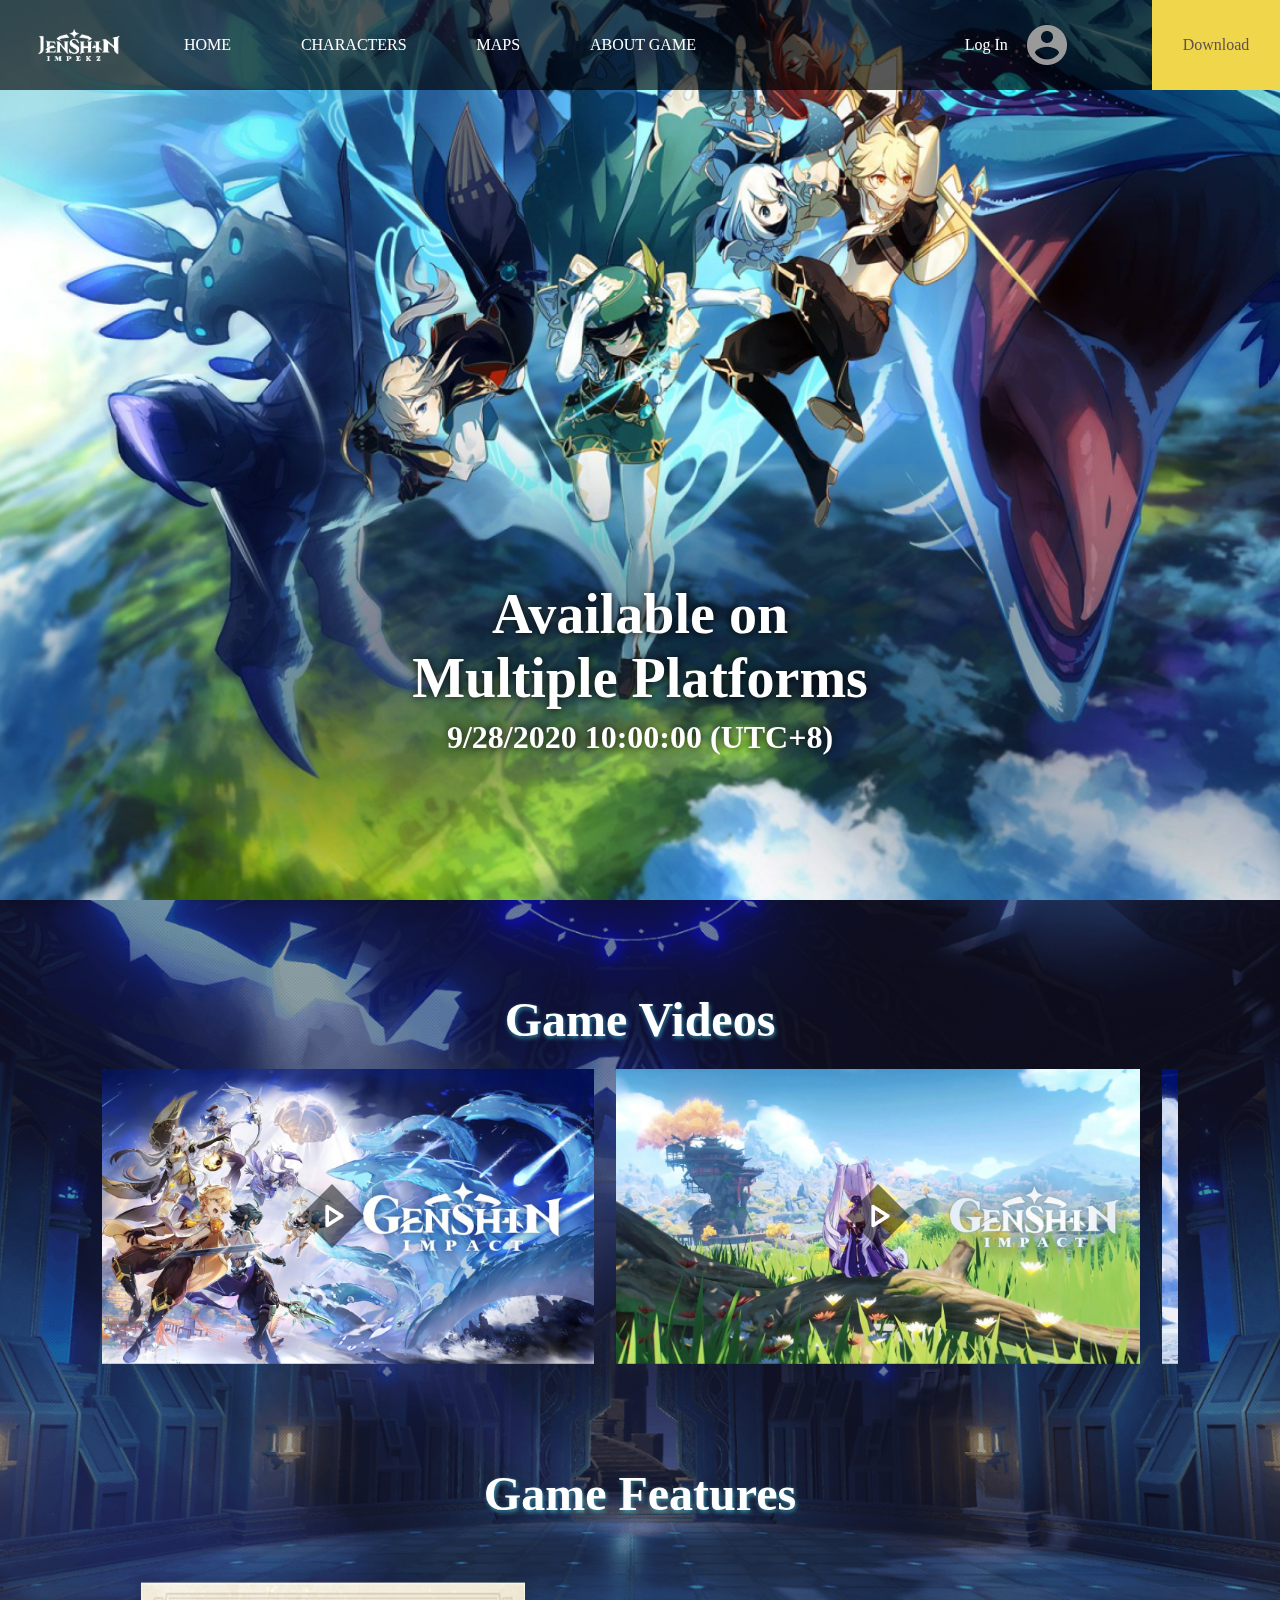
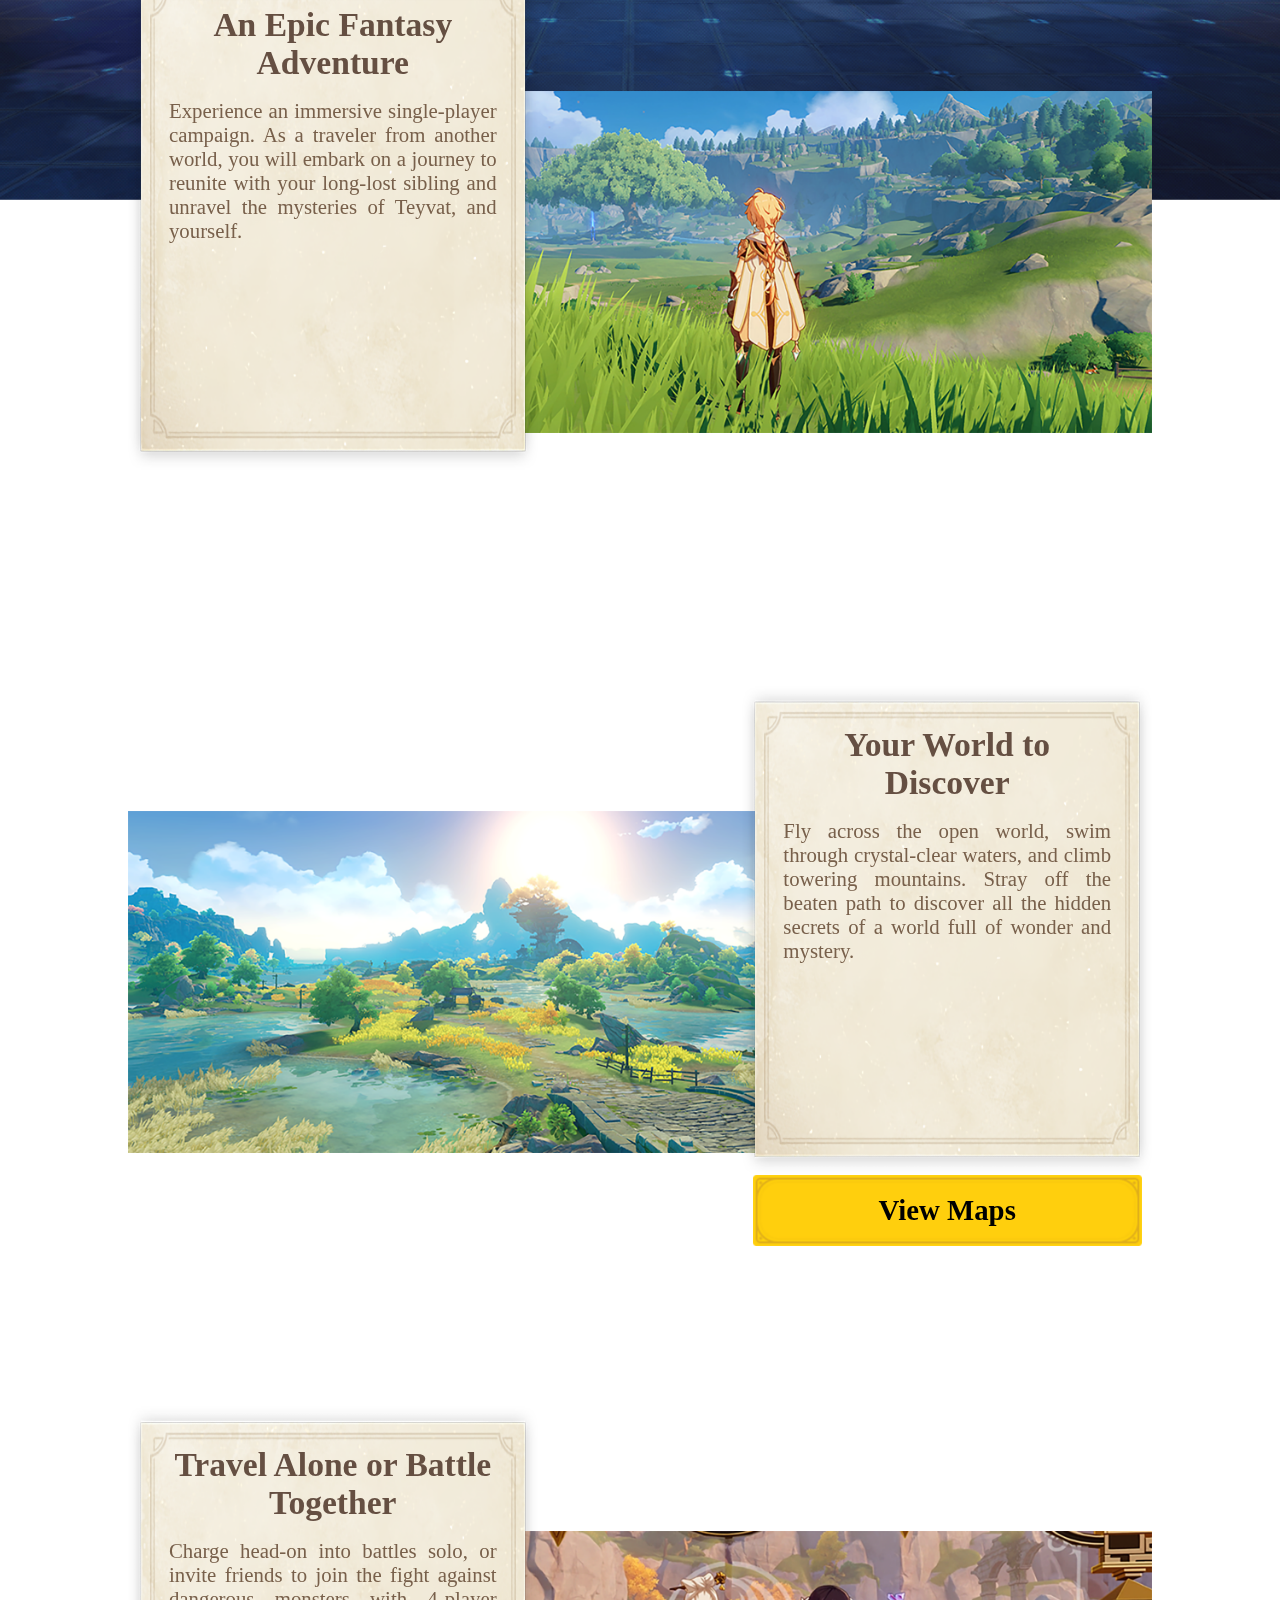
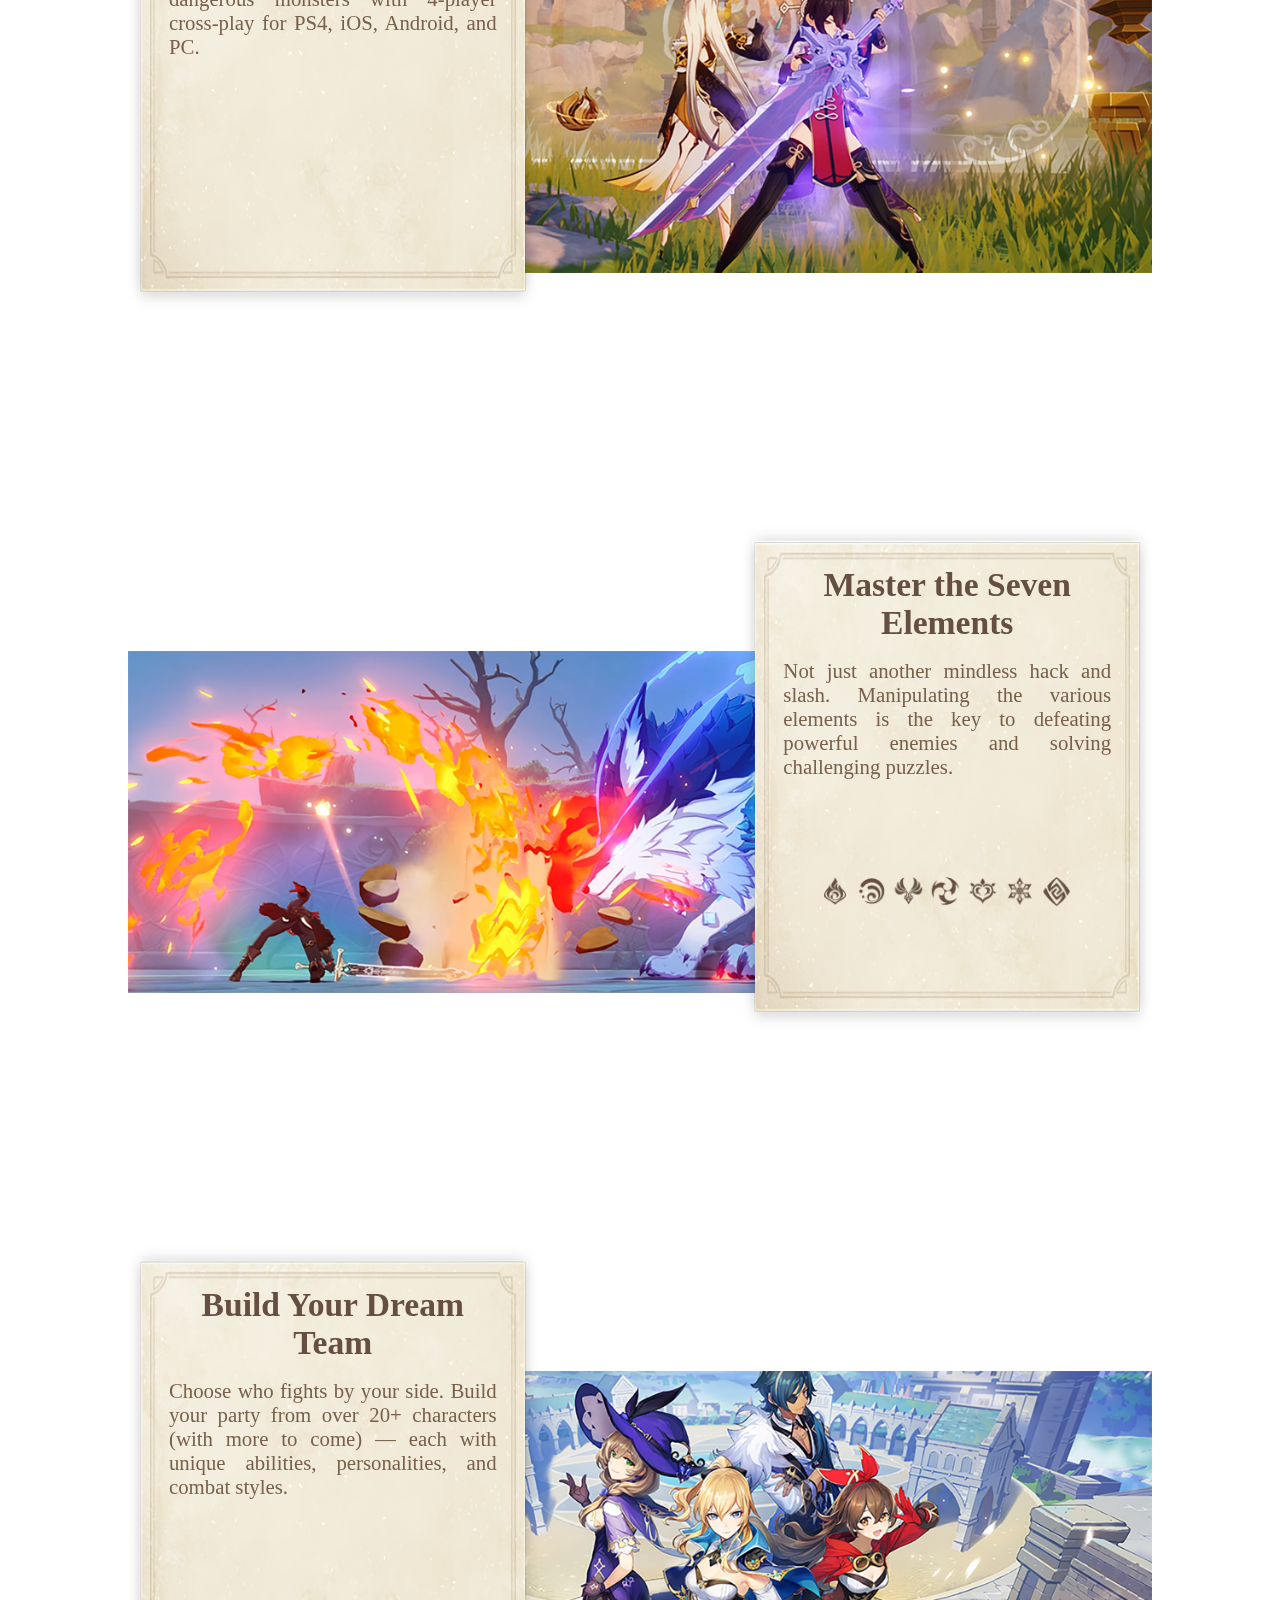
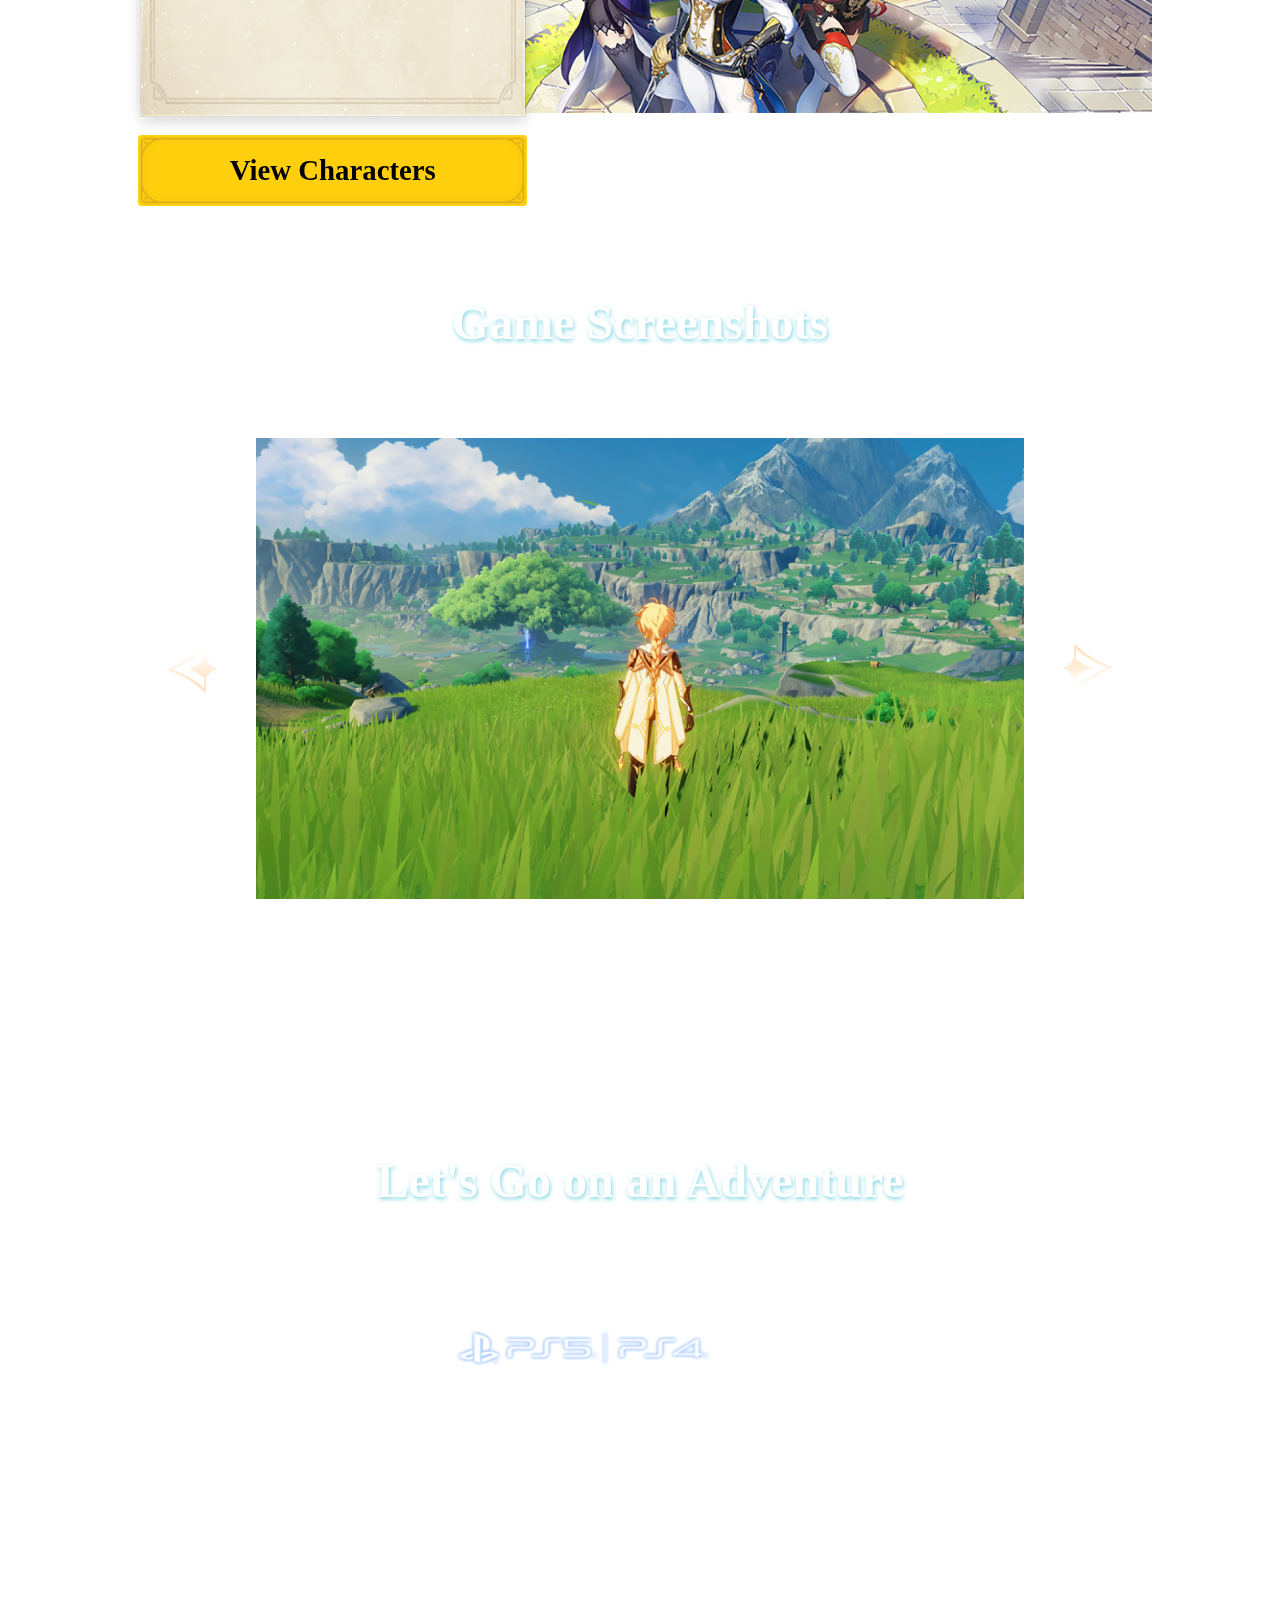
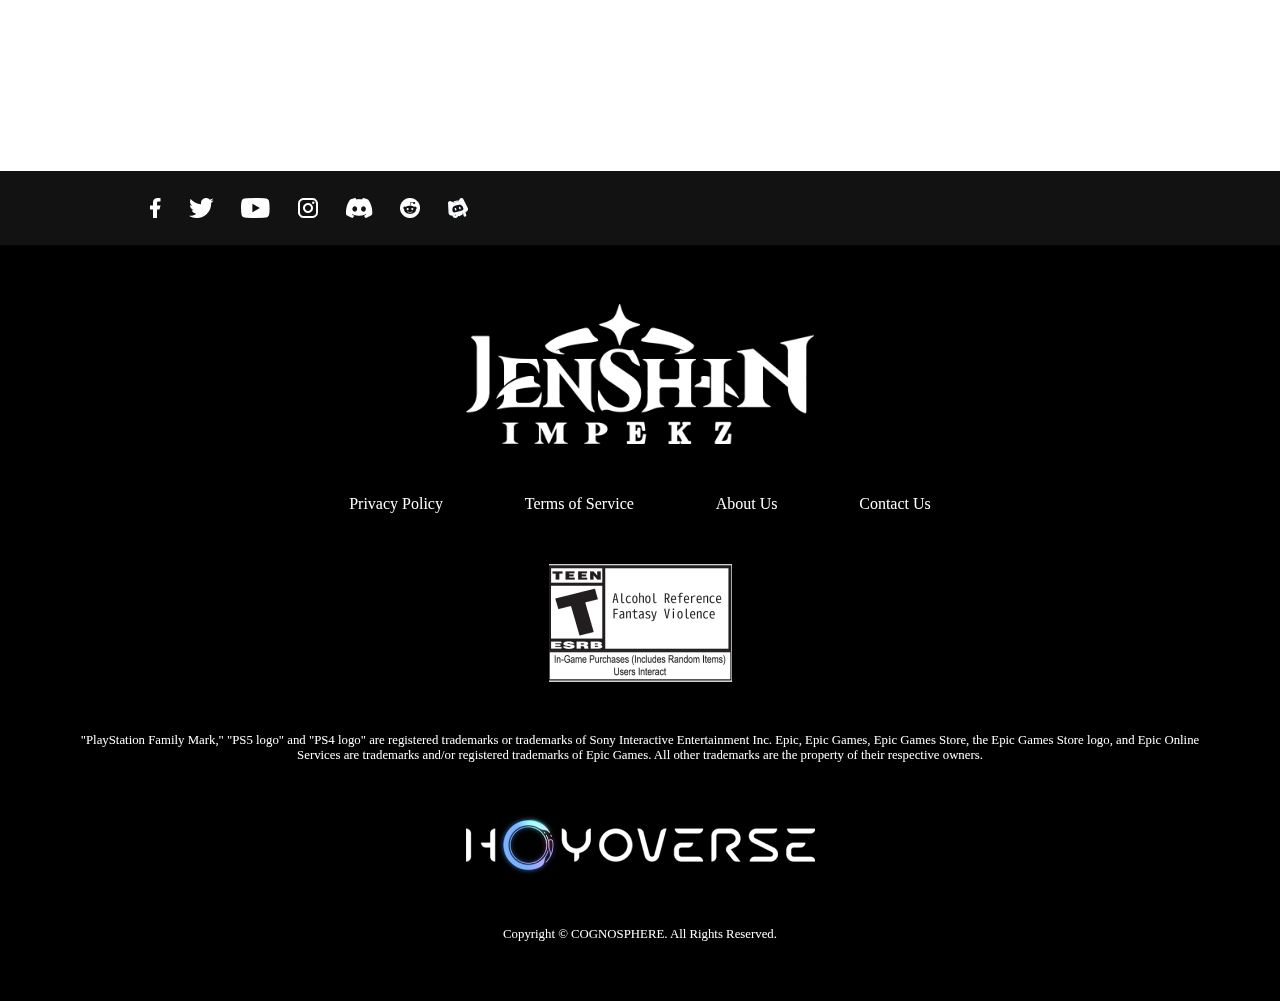
==== about.html @ 6d34c92e "First" ====
<!DOCTYPE html>
<html lang="en">
<head>
    <meta charset="UTF-8">
    <meta http-equiv="X-UA-Compatible" content="IE=edge">
    <meta name="viewport" content="width=device-width, initial-scale=1.0">
    <title>About</title>
    <link rel="stylesheet" href="about.css">
</head>
<body>
    <div class="navbar">
        <img src="assets/LOGO.png" class="logo">
        <div class="navbar-menu">
            <a href="index.html">
                <p class="menu-items">HOME</p>
            </a>
            <a href="characters.html">
                <p class="menu-items">CHARACTERS</p></a>
            <a href="maps.html">
                <p class="menu-items">MAPS</p>
            </a>
            <a href="about.html">
                <p class="menu-items">ABOUT GAME</p>
            </a>
        </div>
        <a href="login.html" class="login-btn">
            <p>Log In</p>
            <img src="assets/user.png">
        </a>
        <div class="download-btn">
            <p>Download</p>
        </div>
    </div>
    <div class="contents">
        <div class="jumbotron-about">
            <div class="jumbotron-text">
                <h1>Available on </h1>
                <h1>Multiple Platforms</h1>
                <h2>9/28/2020 10:00:00 (UTC+8)</h2>
            </div>
        </div>
        <div class="about-back"> </div>
        <div class="game-videos"> 
            <h1 class="about-title">Game Videos</h1>
            <div class="videos">
                <div class="single-video">
                    <img src="assets/GameVideos1.png" class="video-image">
                    <img src="assets/playButton.png" class="play-button">
                </div>
                <div class="single-video">
                    <img src="assets/GameVideos2.png" class="video-image">
                    <img src="assets/playButton.png" class="play-button">
                </div>
                <div class="single-video">
                    <img src="assets/GameVideos3.png" class="video-image">
                    <img src="assets/playButton.png" class="play-button">
                </div>
                <div class="single-video">
                    <img src="assets/GameVideos4.png" class="video-image">
                    <img src="assets/playButton.png" class="play-button">
                </div>
                <div class="single-video last">
                    <img src="assets/GameVideos5.png" class="video-image">
                    <img src="assets/playButton.png" class="play-button">
                </div>
            </div>
        </div>
        <div class="game-features">
            <h1 class="about-title">Game Features</h1>
            <div class="features-collections">
                <div class="game-feature">
                    <div class="features">
                        <div class="features-desc no-reverse">
                            <div class="features-details">
                                <h2>An Epic Fantasy Adventure</h2>
                                <p>Experience an immersive single-player campaign. As a traveler from another world, you will embark on a journey to reunite with your long-lost sibling and unravel the mysteries of Teyvat, and yourself.</p> 
                            </div>
                        </div>
                        <img src="assets/features1.png">
                    </div>
                </div>
                <div class="game-feature">
                    <div class="features reverse">
                        <div class="features-desc reverse">
                            <div class="features-details reverse">
                                <h2>Your World to Discover</h2>
                                <p>Fly across the open world, swim through crystal-clear waters, and climb towering mountains. Stray off the beaten path to discover all the hidden secrets of a world full of wonder and mystery.</p> 
                            </div>
                            <div class="view-about-button">
                                <img src="assets/frame2.png">
                                <h1>View Maps</h1>
                            </div>
                        </div>
                        <img src="assets/features2.png">
                    </div>
                </div>
                <div class="game-feature">
                    <div class="features">
                        <div class="features-desc no-reverse">
                            <div class="features-details">
                                <h2>Travel Alone or Battle Together</h2>
                                <p>Charge head-on into battles solo, or invite friends to join the fight against dangerous monsters with 4-player cross-play for PS4, iOS, Android, and PC.</p> 
                            </div>
                        </div>
                        <img src="assets/features3.png">
                    </div>
                </div>
                <div class="game-feature">
                    <div class="features reverse">
                        <div class="features-desc reverse no-button">
                            <div class="features-details reverse">
                                <h2>Master the Seven Elements</h2>
                                <p>Not just another mindless hack and slash. Manipulating the various elements is the key to defeating powerful enemies and solving challenging puzzles.</p> 
                                <img src="assets/elements.png" id="elements">
                            </div>
                        </div>
                        <img src="assets/features4.png">
                    </div>
                </div>
                <div class="game-feature">
                    <div class="features">
                        <div class="features-desc no-reverse button">
                            <div class="features-details">
                                <h2>Build Your Dream Team</h2>
                                <p>Choose who fights by your side. Build your party from over 20+ characters (with more to come) — each with unique abilities, personalities, and combat styles.</p> 
                            </div>
                            <div class="view-about-button">
                                <img src="assets/frame2.png">
                                <h1>View Characters</h1>
                            </div>
                        </div>
                        <img src="assets/features5.png">
                    </div>
                </div>
            </div>
        </div>
        <div class="game-screenshots">
            <h1 class="about-title">Game Screenshots</h1>
            <div class="screenshots-container">
                <img src="assets/arrowLeft(2).png" class="arrow left" onclick="plusImage(-1)">
                <div class="screenshots">
                    <img src="assets/Screenshot (1).png" class="screenshot screenshot-active">
                    <img src="assets/Screenshot (2).png" class="screenshot">
                    <img src="assets/Screenshot (3).png" class="screenshot">
                    <img src="assets/Screenshot (4).png" class="screenshot">
                    <img src="assets/Screenshot (5).png" class="screenshot">
                    <img src="assets/Screenshot (6).png" class="screenshot">
                    <img src="assets/Screenshot (7).png" class="screenshot">
                    <img src="assets/Screenshot (8).png" class="screenshot">
                    <img src="assets/Screenshot (9).png" class="screenshot">
                    <img src="assets/Screenshot (10).png" class="screenshot">
                </div>
                <img src="assets/arrowRight(2).png" class="arrow right" onclick="plusImage(1)">
            </div>
        </div>
        <div class="contents-footer">
            <h1 class="about-title">Let's Go on an Adventure</h1>
            <p>Multiple Platforms for Your Journey</p>
            <div class="platforms">
                <img src="assets/PS5PS4.png">
                <img src="assets/Apple.png"/>
                <img src="assets/Android.png">
                <img src="assets/Windows (2).png">
            </div>
        </div>
    </div>
    <div class="footer">
        <div class="follow-collections">
            <div class="follow-links">
                <img src="assets/facebook2.png">
                <img src="assets/twitter2.png">
                <img src="assets/youtube2.png">
                <img src="assets/instagram2.png">
                <img src="assets/discord2.png">
                <img src="assets/reddit2.png">
                <img src="assets/hoyolab2.png">
            </div>
        </div>
        <div class="footer-details">
            <img src="assets/LOGO.png" class="logo-footer">
            <ul class="footer-links">
                <li>Privacy Policy</li>
                <li>Terms of Service</li>
                <li>About Us</li>
                <li>Contact Us</li>
            </ul>
            <img src="assets/esrb.png"">
            <p>"PlayStation Family Mark," "PS5 logo" and "PS4 logo" are registered trademarks or trademarks of Sony Interactive Entertainment Inc.
                Epic, Epic Games, Epic Games Store, the Epic Games Store logo, and Epic Online Services are trademarks and/or registered trademarks of Epic Games. All other trademarks are the property of their respective owners.</p>
            <img src="assets/hoyoverse.png">
            <p>Copyright © COGNOSPHERE. All Rights Reserved.</p>
        </div>
    </div>
</body>
<script src="about.js"></script>
</html>
---- about.css ----
*{
    box-sizing: border-box;
    margin: 0;
    padding: 0;
}

a {
    text-decoration: none;
}

/* navigation bar */
.navbar {
    background-color: rgba(0, 0, 0, 0.65);
    display: flex;
    flex-direction: row;
    width: 100vw;
    height: 10vh;
    position: fixed;
    z-index: 150;
    /* justify-content: space-between; */
}

.logo {
    height: calc(1vw + 20px);
    display: block;
    margin: auto 0 auto 3%;
}

.navbar-menu {
    display: flex;
    flex-direction: row;
    align-items: center;
    flex: 1 1 0;
    justify-content: space-between;
    margin-left: 5%;
    max-width: 40%;
}

.menu-items {
    color: white;
    transition: all 0.2s;
    transition-timing-function: ease-out;
}

.login-btn {
    display: flex;
    align-items: center;
    justify-content: center;
    margin-left: 20%;
    width: 10%;
}

.login-btn p {
    margin-right: 15%;
    color: white;
}

.menu-items:hover {
    text-shadow: 1px 2px 4px rgba(69, 195, 213, 0.7);
    transition: all 0.2s;
    transition-timing-function: ease-out;
}

.download-btn {
    display: flex;
    justify-content: center;
    align-items: center;
    margin: 0 auto;
    margin-right: 0;
    background-color: #f0d64b;
    width: 10%;
}

.download-btn p {
    color: rgba(96, 81, 81, 1);
}


/* Contents */

/* jumbotron */
.jumbotron-about{
    background-image: url("assets/JumbotronAbout.png");
    padding: 50vh 0;
    background-size: cover;
    background-position: center;
    position: relative;
}

.jumbotron-text {
    display: flex;
    flex-direction: column;
    align-items: center;
    color: white;
    position: absolute;
    bottom: 15%;
    width: 100%;
    text-shadow: 0px 0px 10px rgba(0, 0, 0, 1)
}

.jumbotron-text h1 {
    font-size: 3.5em;
}

.jumbotron-text h2 {
    padding: 0.7%;
    font-size: 2em;
}

.about-back {
    background-image: url("assets/AboutBackground.png");
    position: sticky;
    height: 100vh;
    top: 0%;
    z-index: -1;
    background-size: cover;
}


/* Game Videos */
.game-videos {
    margin: 0 auto;
    margin-top: -100vh;
    /* overflow-x: hidden; */
    padding: 3%;
    width: 90vw;
}

.about-title {
    color: white;
    font-size: 3em;
    text-shadow: 1px 2px 4px rgba(69, 195, 213, 0.7);
    text-align: center;
    margin-bottom: 2%;
    margin-top: 5%
}

.videos {
    display: flex;
    width: 100%;
    gap: 2%;
    overflow-y: hidden;
    overflow-x: auto;
    cursor: pointer;
}

.videos.active {
    cursor: grabbing;
}

.videos::-webkit-scrollbar {
    display: none;
}

.single-video {
    position: relative;
}

.video-image {
    display: block;
    width: 41vw;
    height: 100%;
    object-fit: contain;
}

.play-button {
    position: absolute;
    top: 50%; 
    right: 50%;
    transform: translate(50%, -50%);
}


/* Game Features */
/* .game-features {
    
} */

.game-features .about-title {
    margin-bottom: 0%;
}

.features-collections {
    display: flex;
    flex-direction: column;
    align-items: center;
    row-gap: 10vh;
}

.game-feature {
    width: 80%;
    height: 70vh;
}

.features {
    position: relative;
    display: flex;
    width: 100%;
    height: 100%;
    justify-content: flex-end;
}

.features.reverse {
    flex-direction: row-reverse;
}

.features img {
    width: 75%;
    height: auto;
    object-fit: contain;
    margin-top: 5%;
}

.features-desc {
    height: 80%;
    width: 40%;
    position: absolute;
    top: 7%;
    display: flex;
    flex-direction: column;
}

.features-desc.no-reverse {
    left: 0%;
}

.features-desc.no-reverse.button {
    height: 89%;
    left: 0%;
}

.features-desc.reverse {
    height: 89%;
    right: 0%;
}

.features-desc.reverse.no-button {
    height: 80%;
    right: 0%;
}

.features-details {
    background-image: url("assets/frame3.png");
    display: flex;
    flex-direction: column;
    padding: 10%;
    background-repeat: no-repeat;
    background-size: 100% 100%;
    width: 100%;
    height: 100%;
}

.features-details.reverse {
    height: 150%;
}

.features-details h2 {
    font-size: 210%;
    text-align: center;
    margin-bottom: 5%;
    color: rgba(101, 79, 66, 1);
}

.features-details p {
    font-size: 130%;
    text-align: justify;
    color: rgba(120, 96, 75, 1);
}

.view-about-button {
    width: 95%;
    position: relative;
    align-self: center;
    display: flex;
    justify-content: center;

}

.view-about-button > img {
    width: 100%;
    margin-top: 0%;
}

.view-about-button h1 {
    position: absolute;
    align-self: center;
    font-size: 180%;
}

#elements {
    align-self: center;
    margin-top: 30%;;
}


/* game-screenshots */
.game-screenshots {
    display: flex;
    flex-direction: column;
    align-items: center;
}

.screenshots-container {
    display: flex;
    align-items: center;
    width: 100%;
    justify-content: center;
    gap: 3%;
}

.screenshots {
    display: flex;
    position: relative;
    width: 60%;
    height: 65vh;
    justify-content: center;
    align-items: center;
}

.screenshot {
    height: 100%;
    width: 100%;
    object-fit: contain;
    position: absolute;
    opacity: 0;
    z-index: -1;
    transition: 300ms opacity ease-out;

}

.screenshot-active {
    z-index: 1;
    opacity: 1;
    transition: 300ms opacity ease-out;
}

.arrow {
    width: 4%;
}


/* contents-footer */
.contents-footer {
    display: flex;
    row-gap: 5%;
    flex-direction: column;
    align-items: center;
    height: 90vh;
}

.contents-footer h1 {
    margin-top: 15%;
    margin-bottom: 0%;
}

.contents-footer p {
    color: white;
    font-size: 2em;
}

.platforms {
    display: flex;
    justify-content: space-between;
}


/* footer */
.footer {
    width: 100%;
    background-color: black;
    color: white;
}

.follow-collections {
    width: 100%;
    padding: calc(1.1vw + 13px);
    padding-left: 0;
    background-color: rgba(18, 18, 18, 1);
}

.follow-links {
    position: relative;
    display: flex;
    gap: 2.5%;
    padding-left: 12%;
}

.footer-details {
    display: flex;
    flex-direction: column;
    align-items: center;
    padding: calc(3vw + 20px);
    gap: 4vw;
}

.footer p {
    text-align: center;
    font-size: 0.8em;
}

.logo-footer {
    height: calc(10vh + 50px);
}

.footer-links {
    list-style-type: none;
    width: 50%;
    display: flex;
    justify-content: space-between;
}
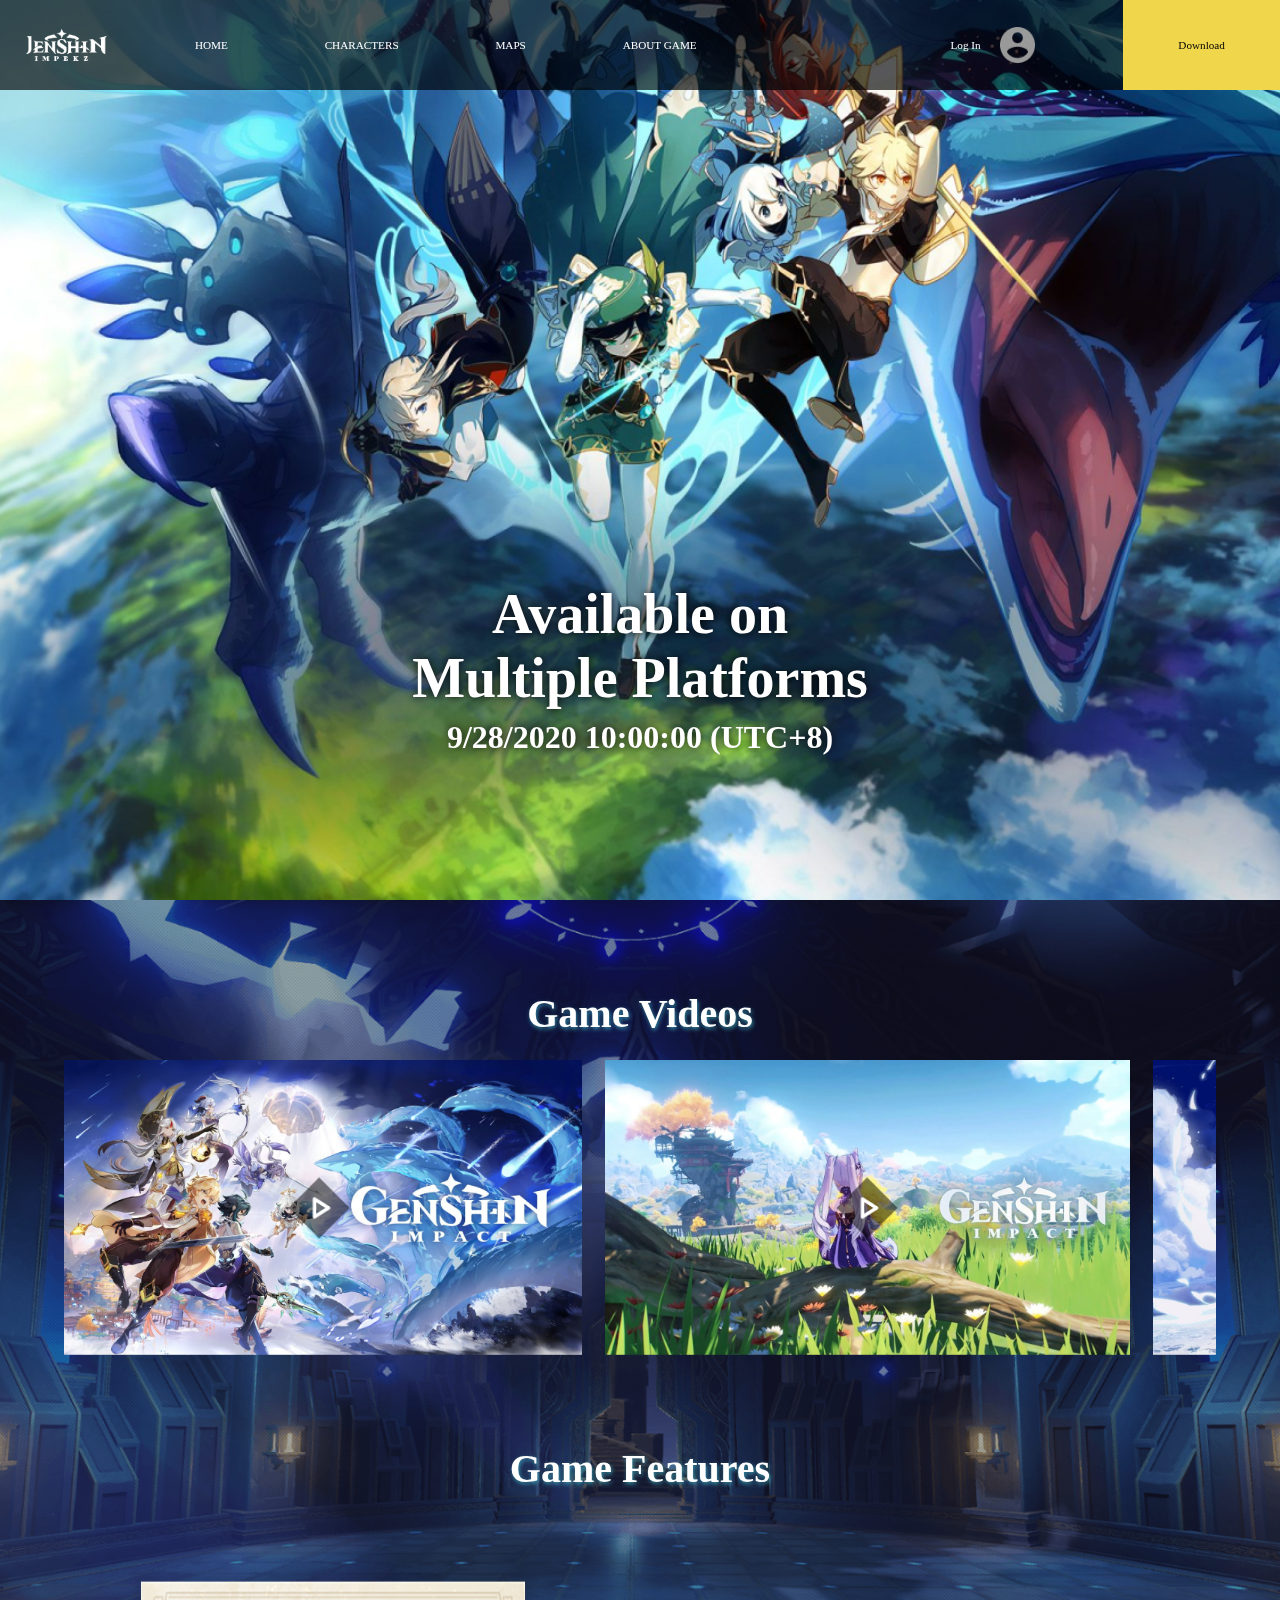
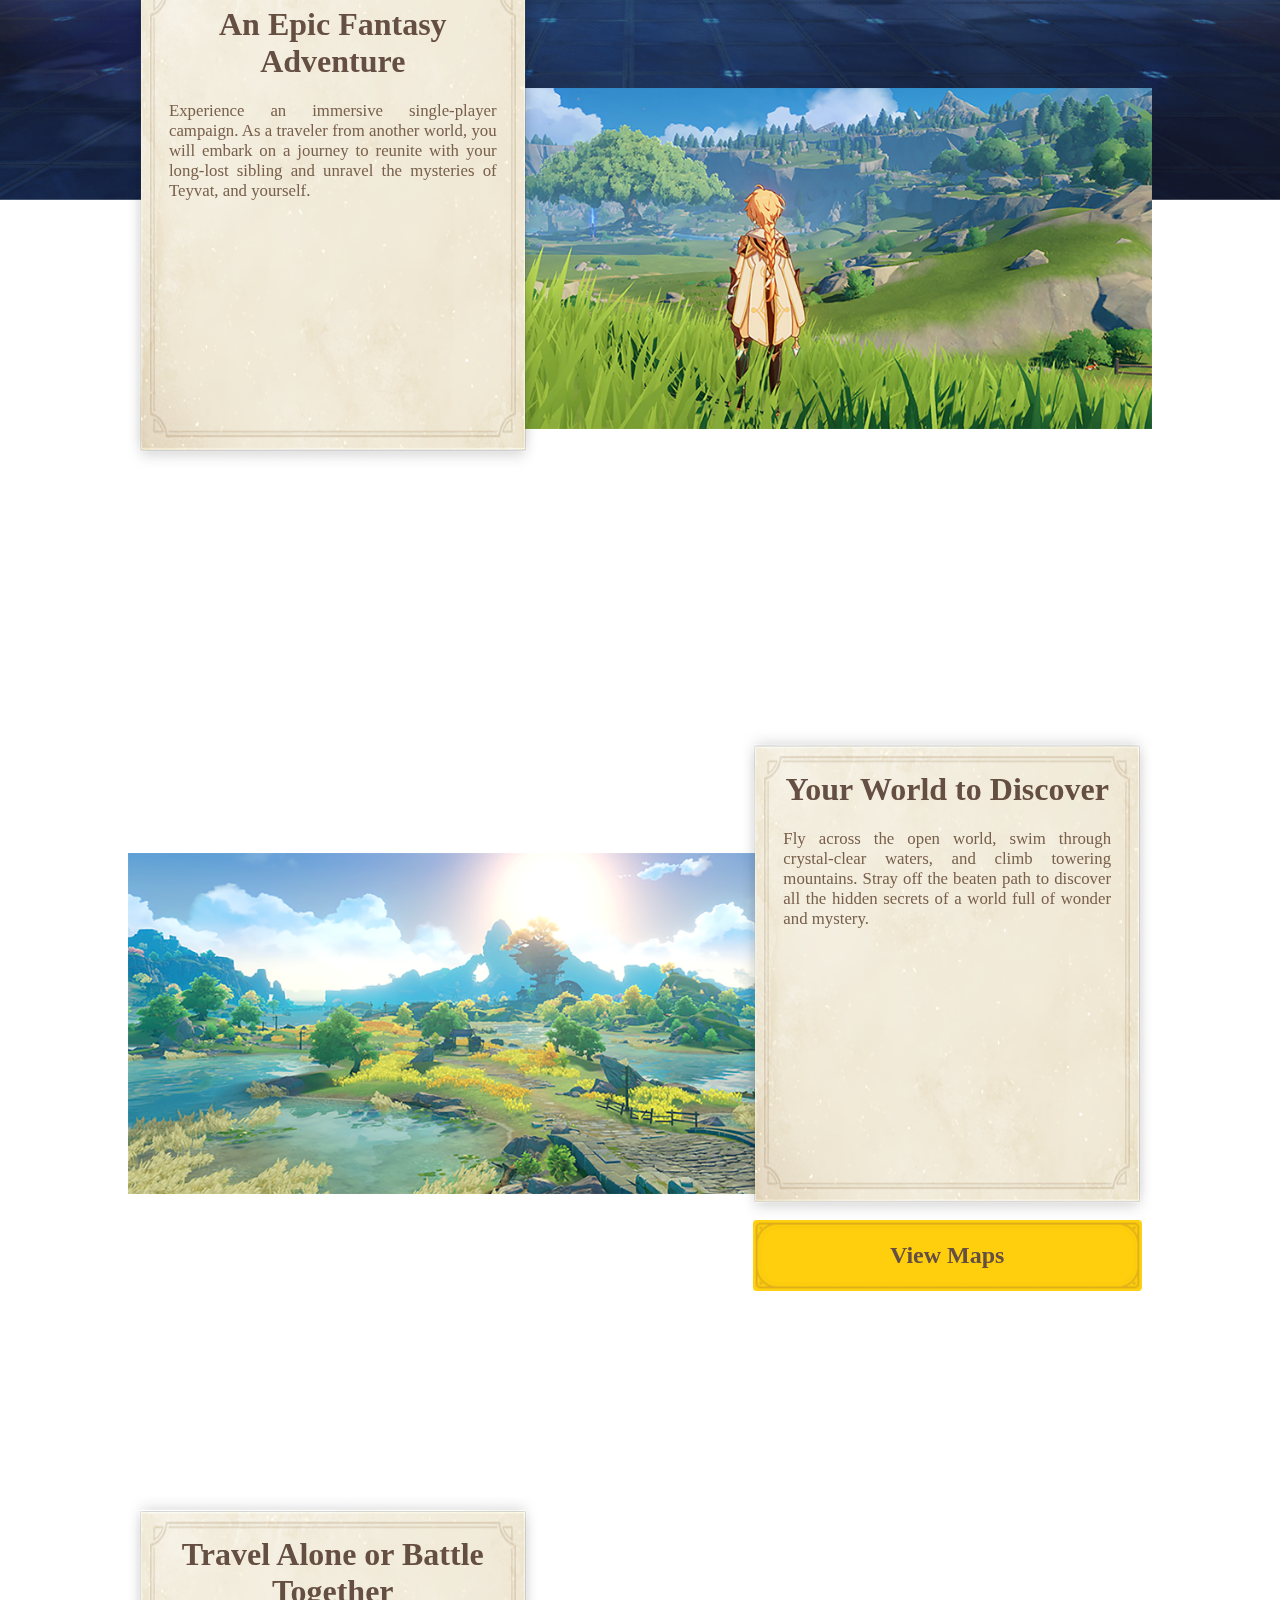
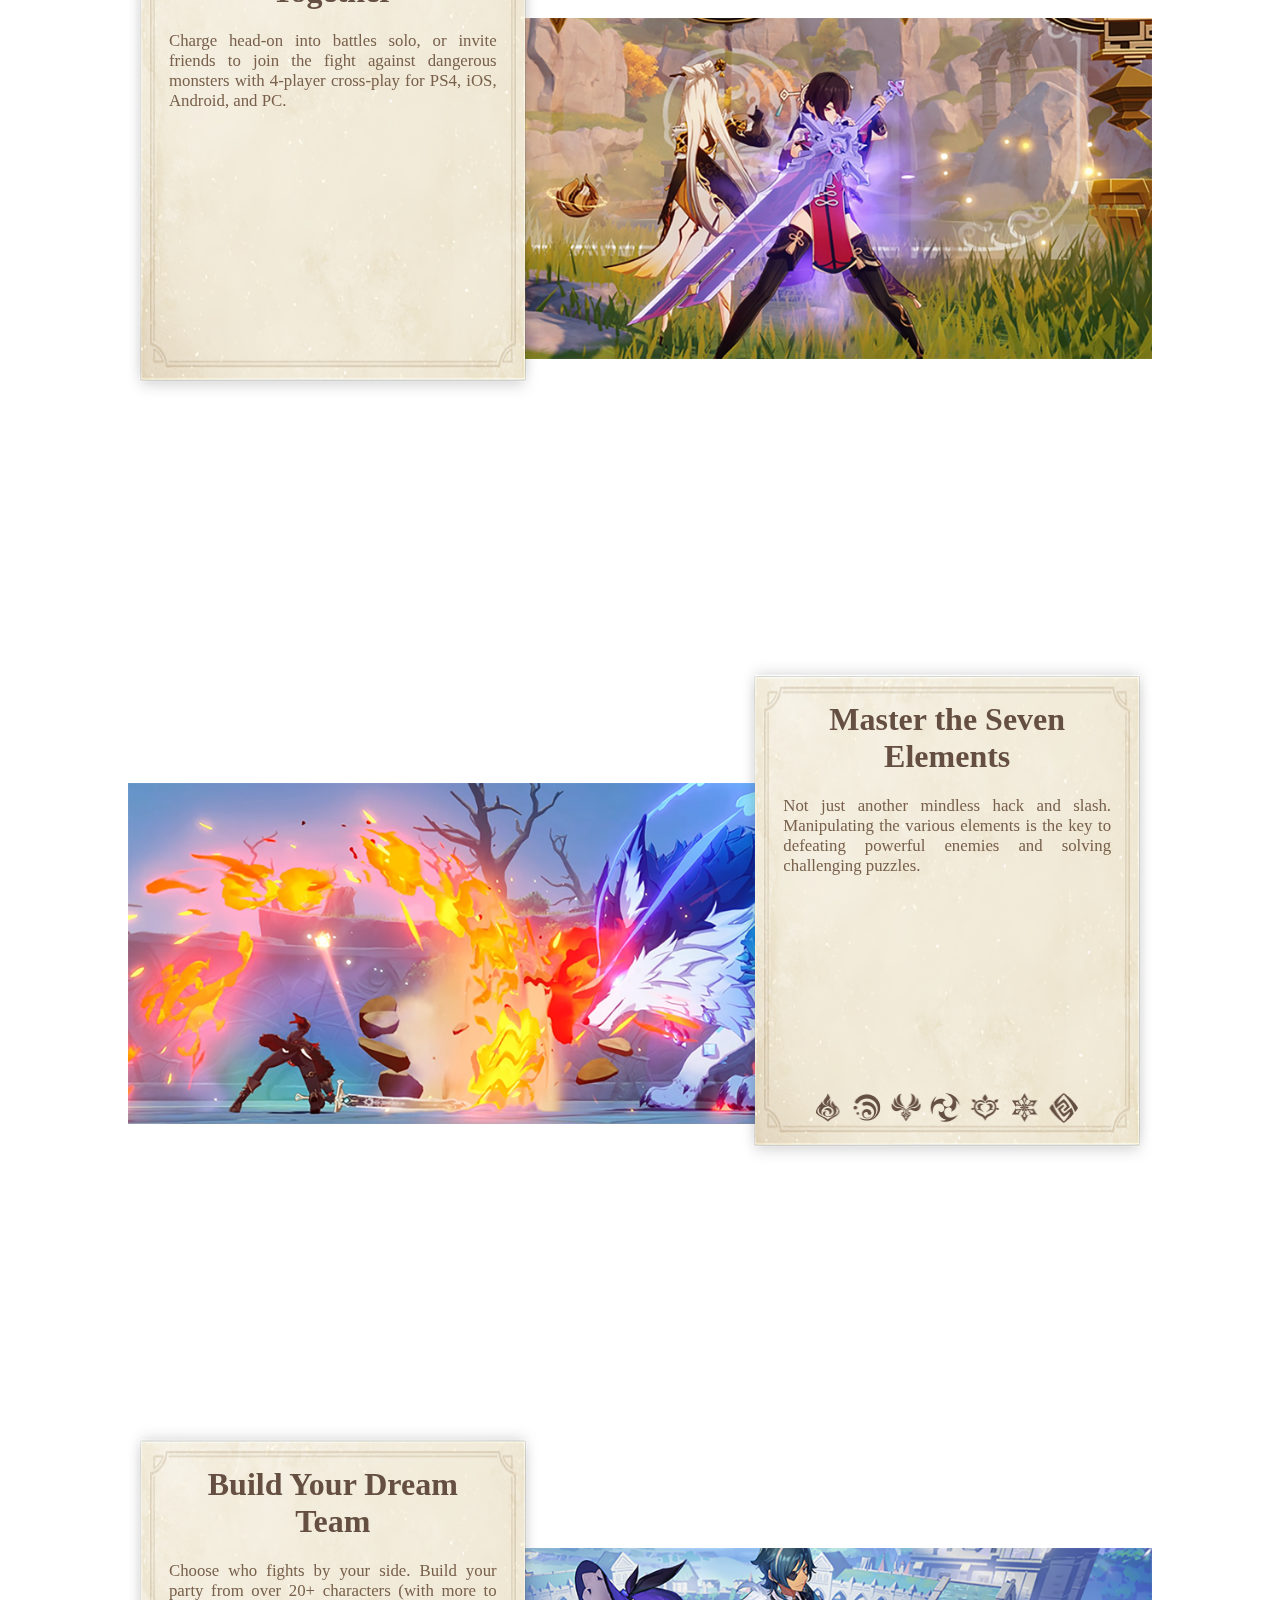
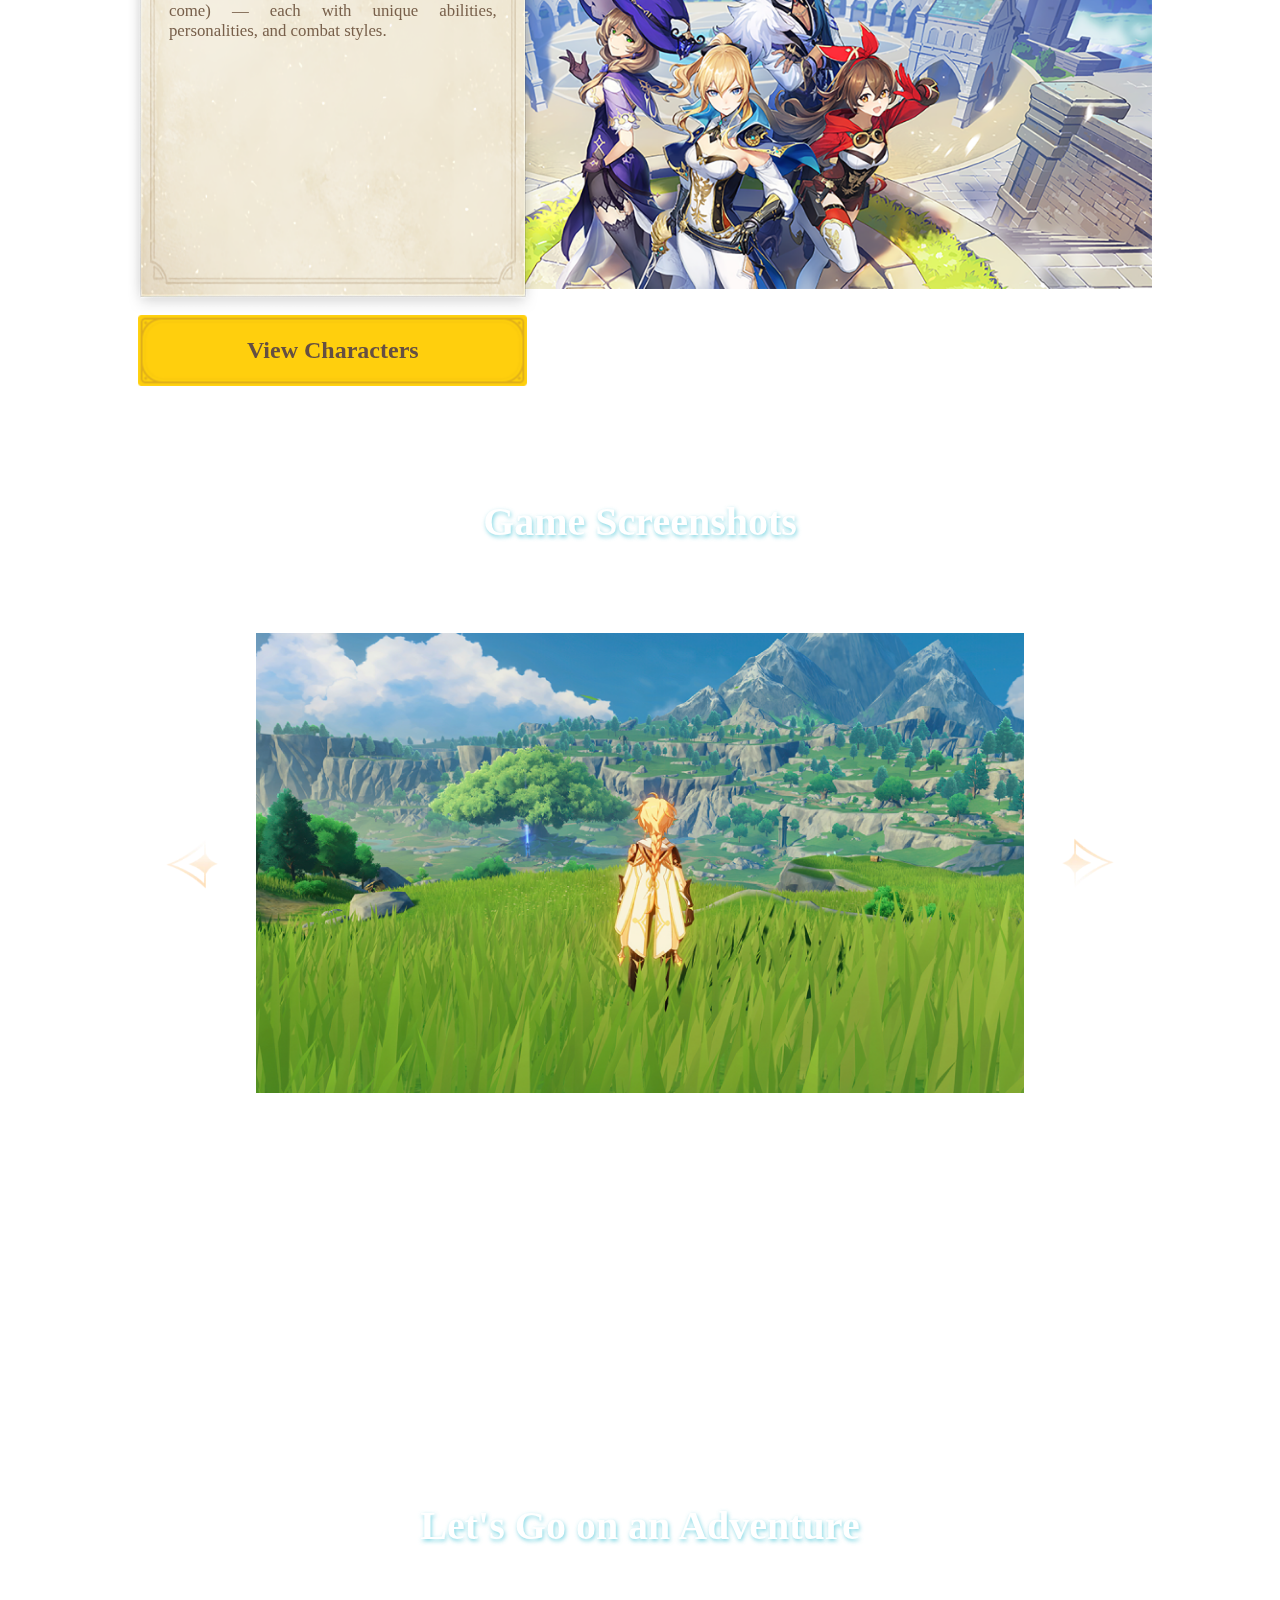
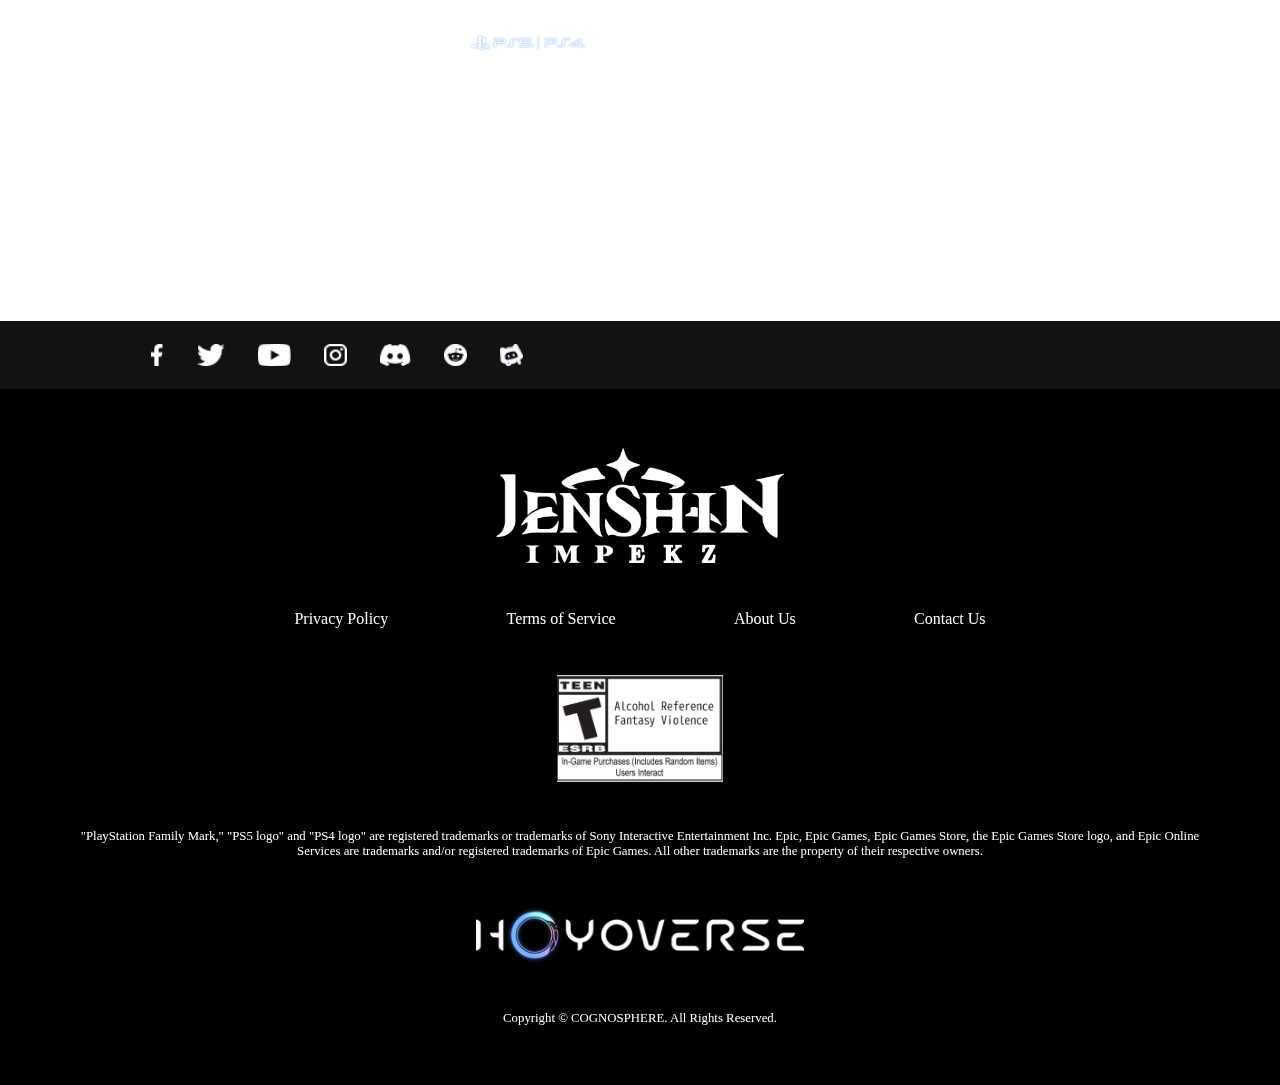
==== commit 0c6df123: "Responsive" ====
--- a/about.html
+++ b/about.html
@@ -23,19 +23,43 @@
                 <p class="menu-items">ABOUT GAME</p>
             </a>
         </div>
-        <a href="login.html" class="login-btn">
+        <a href="register.html" class="login-btn">
             <p>Log In</p>
-            <img src="assets/user.png">
+            <img src="assets/user.png" class="user">
         </a>
-        <div class="download-btn">
-            <p>Download</p>
+        <div class="download-btn-container">
+            <div class="download-btn">
+                <p>Download</p>
+            </div>
+        </div>
+        <img src="assets/menu.png" id="menu-btn">
+        <div class="sidebar">
+            <ul class="sidebar-list">   
+                <a href="index.html" class="menu-items">
+                    <li>Home</li>
+                </a>
+                <a href="characters.html" class="menu-items">
+                    <li>Characters</li>
+                </a>
+                <a href="maps.html" class="menu-items">
+                    <li>Maps</li>
+                </a>
+                <a href="about.html" class="menu-items">
+                    <li>About Game</li>
+                </a>
+                <a href="register.html" class="menu-items">
+                    <li class="menu-items login-btn2">
+                        <p>Log In</p>
+                        <img src="assets/user.png" class="user">
+                    </li>
+                </a>
+            </ul>
         </div>
     </div>
     <div class="contents">
         <div class="jumbotron-about">
             <div class="jumbotron-text">
-                <h1>Available on </h1>
-                <h1>Multiple Platforms</h1>
+                <h1>Available on<br>Multiple Platforms</h1>
                 <h2>9/28/2020 10:00:00 (UTC+8)</h2>
             </div>
         </div>
@@ -86,10 +110,10 @@
                                 <h2>Your World to Discover</h2>
                                 <p>Fly across the open world, swim through crystal-clear waters, and climb towering mountains. Stray off the beaten path to discover all the hidden secrets of a world full of wonder and mystery.</p> 
                             </div>
-                            <div class="view-about-button">
+                            <a href="maps.html" class="view-about-button">
                                 <img src="assets/frame2.png">
                                 <h1>View Maps</h1>
-                            </div>
+                            </a>
                         </div>
                         <img src="assets/features2.png">
                     </div>
@@ -124,10 +148,10 @@
                                 <h2>Build Your Dream Team</h2>
                                 <p>Choose who fights by your side. Build your party from over 20+ characters (with more to come) — each with unique abilities, personalities, and combat styles.</p> 
                             </div>
-                            <div class="view-about-button">
+                            <a href="characters.html" class="view-about-button">
                                 <img src="assets/frame2.png">
                                 <h1>View Characters</h1>
-                            </div>
+                            </a>
                         </div>
                         <img src="assets/features5.png">
                     </div>
@@ -157,7 +181,7 @@
             <h1 class="about-title">Let's Go on an Adventure</h1>
             <p>Multiple Platforms for Your Journey</p>
             <div class="platforms">
-                <img src="assets/PS5PS4.png">
+                <img src="assets/PS5PS4.png" id="ps">
                 <img src="assets/Apple.png"/>
                 <img src="assets/Android.png">
                 <img src="assets/Windows (2).png">
@@ -184,10 +208,10 @@
                 <li>About Us</li>
                 <li>Contact Us</li>
             </ul>
-            <img src="assets/esrb.png"">
+            <img src="assets/esrb.png" id="esrb">
             <p>"PlayStation Family Mark," "PS5 logo" and "PS4 logo" are registered trademarks or trademarks of Sony Interactive Entertainment Inc.
                 Epic, Epic Games, Epic Games Store, the Epic Games Store logo, and Epic Online Services are trademarks and/or registered trademarks of Epic Games. All other trademarks are the property of their respective owners.</p>
-            <img src="assets/hoyoverse.png">
+            <img src="assets/hoyoverse.png" id="hoyoverse">
             <p>Copyright © COGNOSPHERE. All Rights Reserved.</p>
         </div>
     </div>
--- a/about.css
+++ b/about.css
@@ -8,51 +8,66 @@
     text-decoration: none;
 }
 
+@font-face {
+    font-family: genshinFont;
+    src: url(zh-cn.ttf);
+}
+
+
 /* navigation bar */
+/* --------------------------------------------------------------------------------- */
 .navbar {
+    font-family: genshinFont;
     background-color: rgba(0, 0, 0, 0.65);
     display: flex;
     flex-direction: row;
+    align-items: center;
     width: 100vw;
     height: 10vh;
     position: fixed;
     z-index: 150;
-    /* justify-content: space-between; */
+    padding: 0 2%;
+    padding-right: 0;
+    gap: 7%;
+}
+
+.navbar p {
+    font-size: 0.7em;
 }
 
 .logo {
+    align-self: center;
     height: calc(1vw + 20px);
     display: block;
-    margin: auto 0 auto 3%;
 }
 
 .navbar-menu {
     display: flex;
     flex-direction: row;
-    align-items: center;
     flex: 1 1 0;
     justify-content: space-between;
-    margin-left: 5%;
-    max-width: 40%;
+    max-width: 41%;
 }
 
 .menu-items {
     color: white;
-    transition: all 0.2s;
-    transition-timing-function: ease-out;
 }
 
 .login-btn {
     display: flex;
-    align-items: center;
-    justify-content: center;
-    margin-left: 20%;
-    width: 10%;
+    justify-content: flex-end;
+    align-items: center;
+    /* margin-left: 20%; */
+    width: 20%;
 }
 
 .login-btn p {
-    margin-right: 15%;
+    margin-right: 1.5vw;
     color: white;
+}
+
+.user {
+    width: calc(2vw + 10px);
 }
 
 .menu-items:hover {
@@ -61,24 +76,126 @@
     transition-timing-function: ease-out;
 }
 
+.download-btn-container {
+    display: flex;
+    width: 12.5%;
+    height: 100%;
+}
+
 .download-btn {
-    display: flex;
+    align-self: flex-end;
+    display: flex;
+    align-items: center;
     justify-content: center;
-    align-items: center;
-    margin: 0 auto;
-    margin-right: 0;
     background-color: #f0d64b;
-    width: 10%;
-}
-
-.download-btn p {
-    color: rgba(96, 81, 81, 1);
+    padding: 0 1vw;
+    width: 100%;
+    height: 100%;
+    text-align: center;
+    font-size: 1em;
+}
+
+#menu-btn {
+    display: none;
+}
+
+.sidebar {
+    visibility: hidden;
+    display: flex;
+    align-items: center;
+    justify-content: center;
+    background-color: rgba(0, 0, 0, 0.85);
+    position: absolute;
+    top: 0;
+    width: 50vw;
+    height: 100vh;
+    right: -500px;
+}
+
+.sidebar-list {
+    display: flex;
+    align-items: center;
+    flex-direction: column;
+}
+
+.sidebar-list .menu-items {
+    text-align: center;
+    list-style: none;
+    margin-bottom: 20%;
+}
+
+.menu-items.login-btn2 {
+    display: flex;
+    align-items: center;
+    gap: 10px;
+    /* justify-content: space-between; */
+}
+
+@media screen and (max-width: 769px) {
+    .navbar {
+        gap: 4%;
+    }
+
+    .navbar-menu {
+        max-width: 50%;
+    }
+
+    .login-btn {
+        width: 17%;
+    }
+}
+
+@media screen and (max-width: 576px) {
+    .navbar {
+        justify-content: space-evenly;
+    }
+
+    .download-btn-container {
+        font-size: 0.7em;
+        width: 50%;
+        height: 60%;
+        padding: 1.5%;
+        justify-content: flex-end;
+    }
+    
+    .download-btn {
+        width: 40%;
+        border-radius: 8px;
+    }
+
+    .navbar-menu {
+        display: none;
+    }
+
+    .login-btn {
+        display: none;
+    }
+
+    #menu-btn {
+        position: relative;
+        display: block;
+        height: calc(1vw + 10px);
+    }
+
+    .sidebar-show {
+        visibility: visible;
+        right: 0px;
+        transition: all 1s;
+    }
 }
 
 
 /* Contents */
+/* --------------------------------------------------------------------------------- */
+.contents {
+    display: flex;
+    flex-direction: column;
+    gap: 10vh;
+}
+
 
 /* jumbotron */
+/* --------------------------------------------------------------------------------- */
 .jumbotron-about{
     background-image: url("assets/JumbotronAbout.png");
     padding: 50vh 0;
@@ -88,9 +205,10 @@
 }
 
 .jumbotron-text {
-    display: flex;
-    flex-direction: column;
-    align-items: center;
+    /* display: flex;
+    flex-direction: column;
+    align-items: center; */
+    text-align: center;
     color: white;
     position: absolute;
     bottom: 15%;
@@ -114,25 +232,28 @@
     top: 0%;
     z-index: -1;
     background-size: cover;
+    margin-top: -10vh;
 }
 
 
 /* Game Videos */
+/* --------------------------------------------------------------------------------- */
 .game-videos {
     margin: 0 auto;
     margin-top: -100vh;
     /* overflow-x: hidden; */
-    padding: 3%;
+    /* padding-top: 3%; */
     width: 90vw;
 }
 
 .about-title {
     color: white;
-    font-size: 3em;
+    font-size: 2.5em;
     text-shadow: 1px 2px 4px rgba(69, 195, 213, 0.7);
     text-align: center;
     margin-bottom: 2%;
-    margin-top: 5%
+    /* margin-top: 7%; */
+    font-family: genshinFont;
 }
 
 .videos {
@@ -164,6 +285,7 @@
 }
 
 .play-button {
+    width: calc(4vw + 10px);
     position: absolute;
     top: 50%; 
     right: 50%;
@@ -172,19 +294,13 @@
 
 
 /* Game Features */
-/* .game-features {
-    
-} */
-
-.game-features .about-title {
-    margin-bottom: 0%;
-}
+/* --------------------------------------------------------------------------------- */
 
 .features-collections {
     display: flex;
     flex-direction: column;
     align-items: center;
-    row-gap: 10vh;
+    row-gap: 15vh;
 }
 
 .game-feature {
@@ -198,6 +314,7 @@
     width: 100%;
     height: 100%;
     justify-content: flex-end;
+    align-items: center;
 }
 
 .features.reverse {
@@ -215,7 +332,7 @@
     height: 80%;
     width: 40%;
     position: absolute;
-    top: 7%;
+    top: 7.5%;
     display: flex;
     flex-direction: column;
 }
@@ -248,6 +365,7 @@
     background-size: 100% 100%;
     width: 100%;
     height: 100%;
+    gap: 5%;
 }
 
 .features-details.reverse {
@@ -255,14 +373,16 @@
 }
 
 .features-details h2 {
-    font-size: 210%;
+    font-size: 2em;
     text-align: center;
-    margin-bottom: 5%;
+    /* margin-bottom: 5%; */
     color: rgba(101, 79, 66, 1);
+    font-family: genshinFont;
 }
 
 .features-details p {
-    font-size: 130%;
+    font-family: Tahoma;
+    font-size: 1.05em;
     text-align: justify;
     color: rgba(120, 96, 75, 1);
 }
@@ -284,16 +404,21 @@
 .view-about-button h1 {
     position: absolute;
     align-self: center;
-    font-size: 180%;
+    font-size: 1.5em;
+    color: rgba(101, 79, 66, 1);
+    font-family: Tahoma;
 }
 
 #elements {
+    width: 80%;
     align-self: center;
-    margin-top: 30%;;
+    margin: auto 0;
+    margin-bottom: 0;
 }
 
 
 /* game-screenshots */
+/* --------------------------------------------------------------------------------- */
 .game-screenshots {
     display: flex;
     flex-direction: column;
@@ -340,17 +465,20 @@
 
 
 /* contents-footer */
+/* --------------------------------------------------------------------------------- */
 .contents-footer {
     display: flex;
-    row-gap: 5%;
-    flex-direction: column;
-    align-items: center;
-    height: 90vh;
-}
-
-.contents-footer h1 {
-    margin-top: 15%;
-    margin-bottom: 0%;
+    row-gap: 2vh;
+    flex-direction: column;
+    justify-content: center;
+    align-items: center;
+    text-align: center;
+    /* height: 90vh; */
+    padding: 20% 5%;
+}
+
+.contents-footer .about-title {
+    margin: 0;
 }
 
 .contents-footer p {
@@ -359,21 +487,211 @@
 }
 
 .platforms {
-    display: flex;
+    width: 30%;
+    display: flex;
+    align-items: center;
     justify-content: space-between;
 }
 
+.platforms img {
+    width: 10%;
+}
+
+.platforms #ps {
+    width: 35%;
+    height: fit-content;
+}
+
+@media screen and (min-width: 576px) and (max-width: 769px) {
+    .game-features .about-title {
+        margin-bottom: 5%;
+    }
+
+    .about-title {
+        font-size: 2em;
+    }
+
+    .game-feature {
+        margin-top: -5%;
+        width: 90%;
+        height: 60vh;
+    }
+
+    .features-collections {
+        row-gap: 0vh;
+    }
+
+    .features img {
+        width: auto;
+        height: 55%;
+        margin-top: 0%;
+    }
+
+    .features-desc {
+        top: 5%;
+    }
+
+    .features-desc.no-reverse.button {
+        height: 72.5%;
+        left: 0%;
+    }
+
+    .features-desc.reverse.no-button {
+        height: 95%;
+        right: 0%;
+    }
+
+    .features-details {
+        height: 90%;
+    }
+
+    .features-details.reverse {
+        height: 75%;
+    }
+
+    .features-details h2 {
+        font-size: 1.3em;
+    }
+
+    .features-details p {
+        font-size: 0.9em;
+    }
+
+    .view-about-button > img {
+        width: 100%;
+        height: 100%;
+    }
+
+    .view-about-button h1 {
+        font-size: 1.3em;
+    }
+
+    .screenshots {
+        width: 70%;
+        height: 45vh;
+    }
+
+    .game-screenshots {
+        margin-top: -12%;
+    }
+
+    .contents-footer p {
+        font-size: 1.5em;
+    }
+
+    .platforms {
+        width: 50%;
+    }
+}
+
+@media screen and (max-width: 576px) {
+    .contents {
+        gap: 10vh;
+    }
+    
+    .jumbotron-text h1 {
+        font-size: 2em;
+    }
+
+    .jumbotron-text h2 {
+        font-size: 1.25em;
+    }
+
+    .about-title {
+        font-size: 1.3em;
+        margin-bottom: 3%;
+    }
+
+    .video-image {
+        width: 75vw;
+    }
+
+    .features-collections {
+        gap: 5vh;
+    }
+
+    .game-feature {
+        height: fit-content;
+    }
+
+    .features {
+        flex-direction: column-reverse;
+    }
+
+    .features img {
+        margin-top: 0%;
+        width: 100%;
+    }
+
+    .features.reverse {
+        flex-direction: column-reverse;
+    }
+
+    .features-desc {
+        top: 0%;
+        width: 107%;
+        position: relative;
+    }
+
+    .features-details {
+        height: fit-content;
+        padding: 10% 9%;
+        gap: 2vh;
+    }
+
+    .features-details h2 {
+        font-size: 1.3em;
+    }
+
+    .features-details p {
+        font-size: 0.9em;
+    }
+
+    .view-about-button {
+        width: 50%;
+    }
+
+    .view-about-button h1 {
+        font-size: 0.9em;
+    }
+
+    #elements {
+        width: 70%;
+    }
+
+    .screenshots {
+        width: 78%;
+        height: 30vh;
+    }
+
+    .contents-footer {
+        margin-top: -10vh;
+        padding: 30% 5%;
+    }
+
+    .contents-footer p {
+        color: white;
+        font-size: 1em;
+    }
+
+    .platforms {
+        width: 60%;
+    }
+}
+
 
 /* footer */
+/* ---------------------------------------------------------------------------------------------------------------------------------------------- */
 .footer {
     width: 100%;
     background-color: black;
     color: white;
+    font-family: Tahoma;
 }
 
 .follow-collections {
     width: 100%;
-    padding: calc(1.1vw + 13px);
+    padding: calc(1vw + 10px);
     padding-left: 0;
     background-color: rgba(18, 18, 18, 1);
 }
@@ -381,16 +699,32 @@
 .follow-links {
     position: relative;
     display: flex;
-    gap: 2.5%;
+    gap: 3%;
     padding-left: 12%;
 }
 
+.follow-links img {
+    height: calc(1vw + 10px);
+}
+
 .footer-details {
     display: flex;
     flex-direction: column;
     align-items: center;
-    padding: calc(3vw + 20px);
-    gap: 4vw;
+    padding: calc(3vw + 20px) 5%;
+    gap: calc(3vh + 20px);
+}
+
+.footer-details img {
+    width: 25%;
+}
+
+#hoyoverse {
+    width: calc(20% + 100px);
+}
+
+#esrb {
+    width: calc(10% + 50px);
 }
 
 .footer p {
@@ -398,13 +732,23 @@
     font-size: 0.8em;
 }
 
-.logo-footer {
-    height: calc(10vh + 50px);
-}
-
 .footer-links {
     list-style-type: none;
-    width: 50%;
+    width: 60%;
     display: flex;
     justify-content: space-between;
 }
+
+@media screen and (max-width: 769px) {
+    .footer-links {
+        width: 75%;
+        font-size: 0.8em;
+    }
+}
+
+@media screen and (max-width: 576px) {
+    .footer-links {
+        font-size: 0.6em;
+        width: 95%;
+    }
+}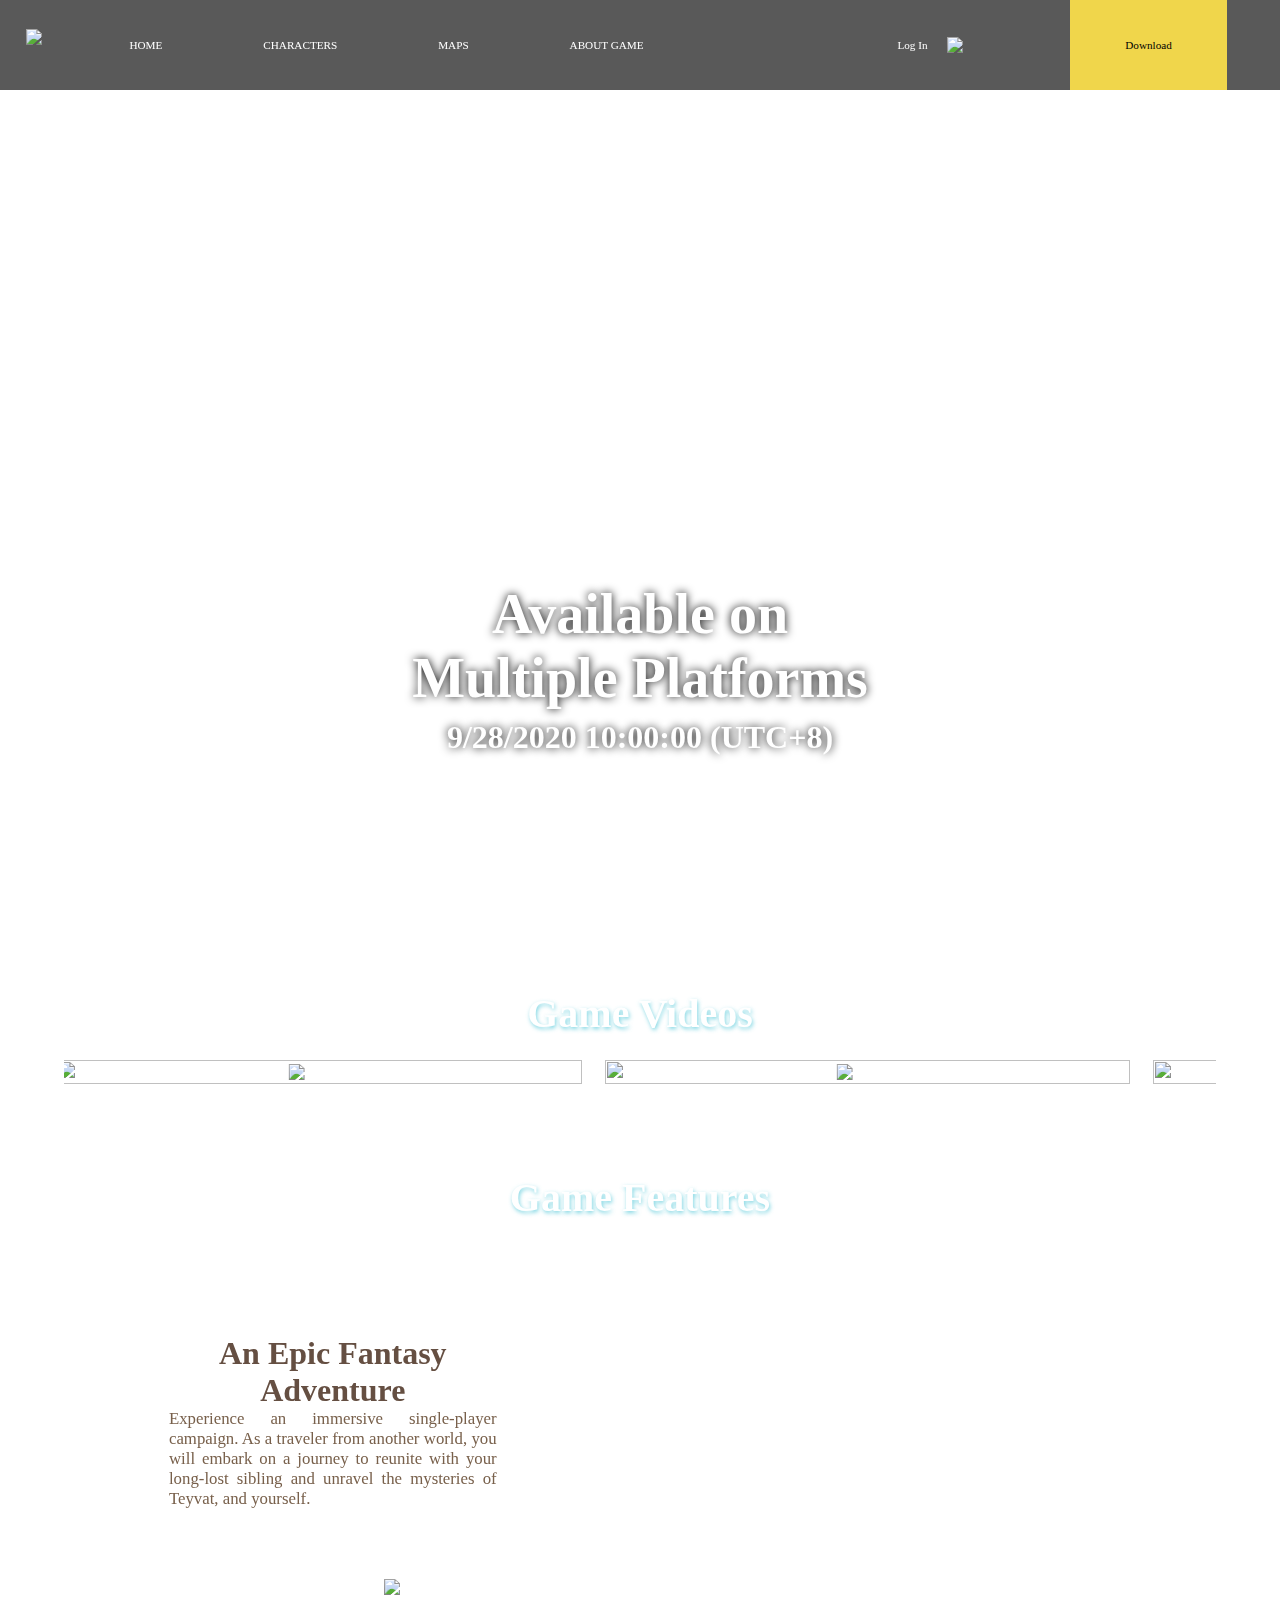
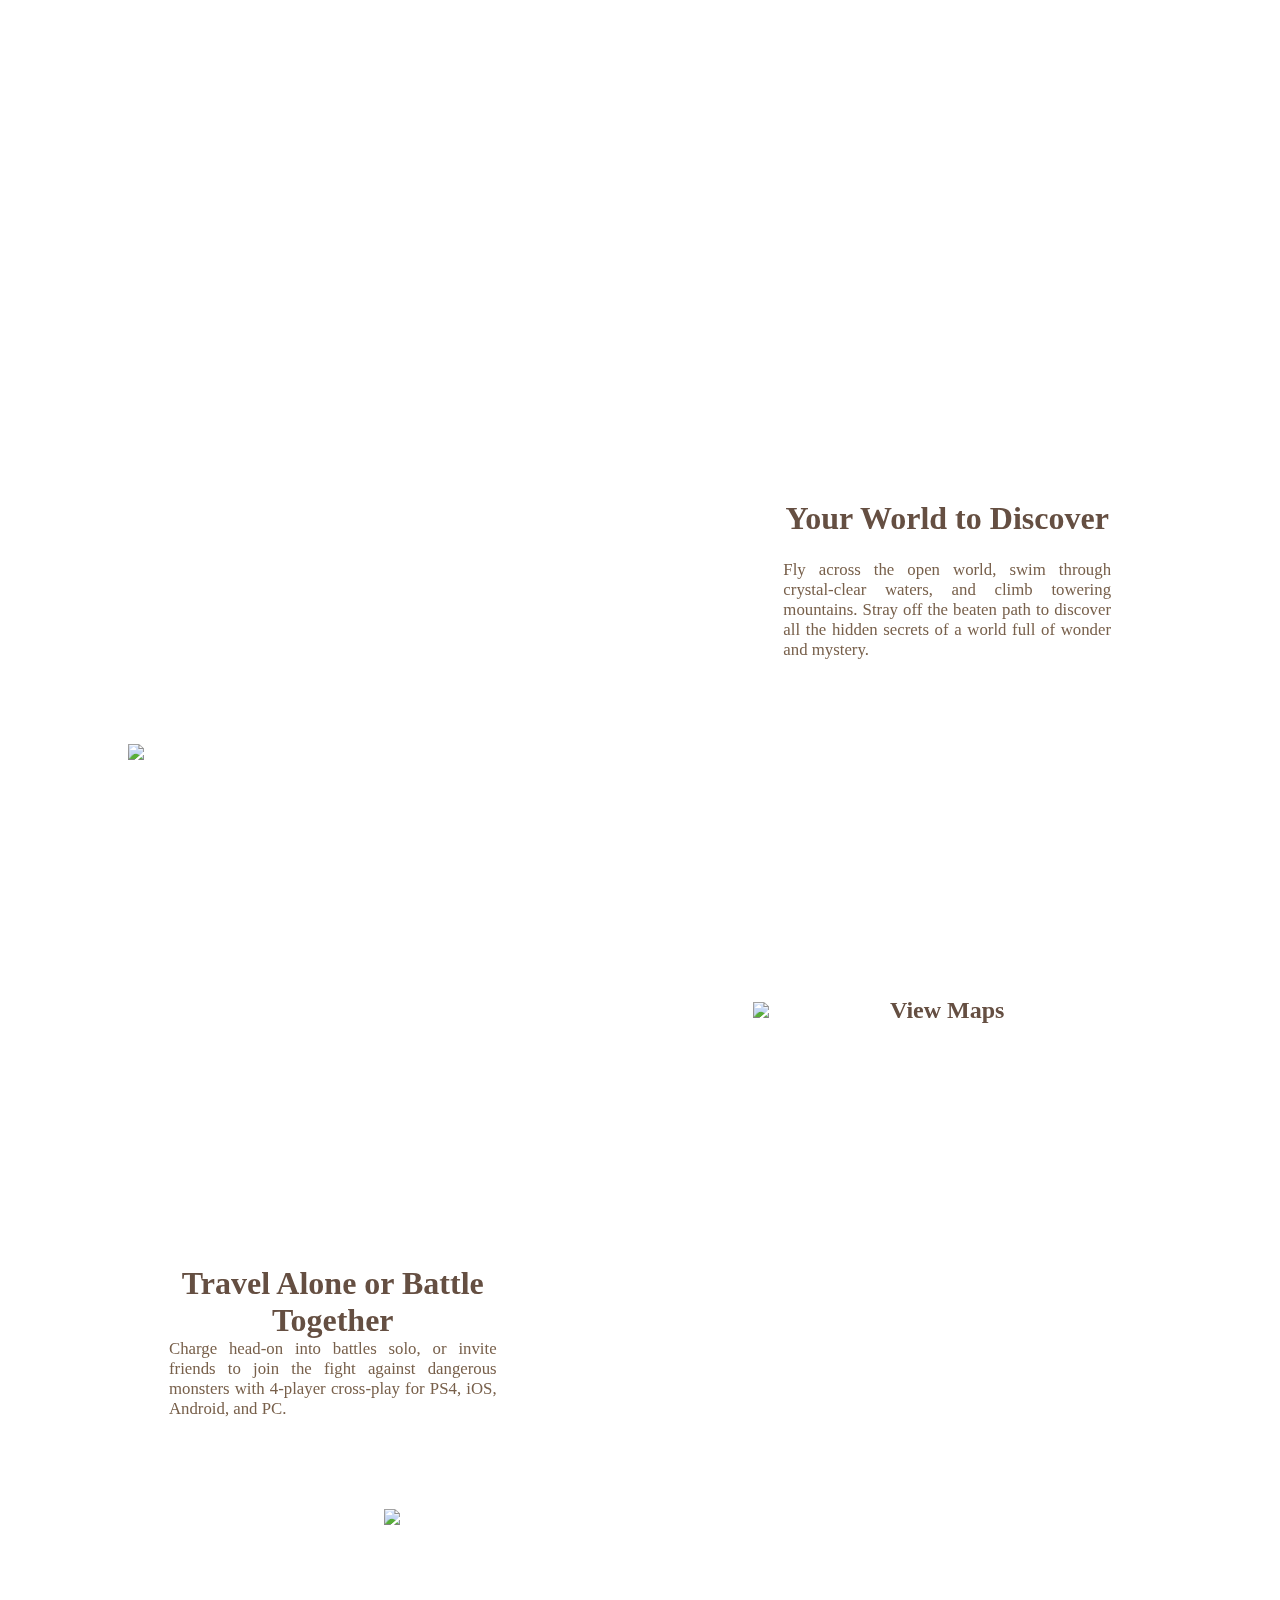
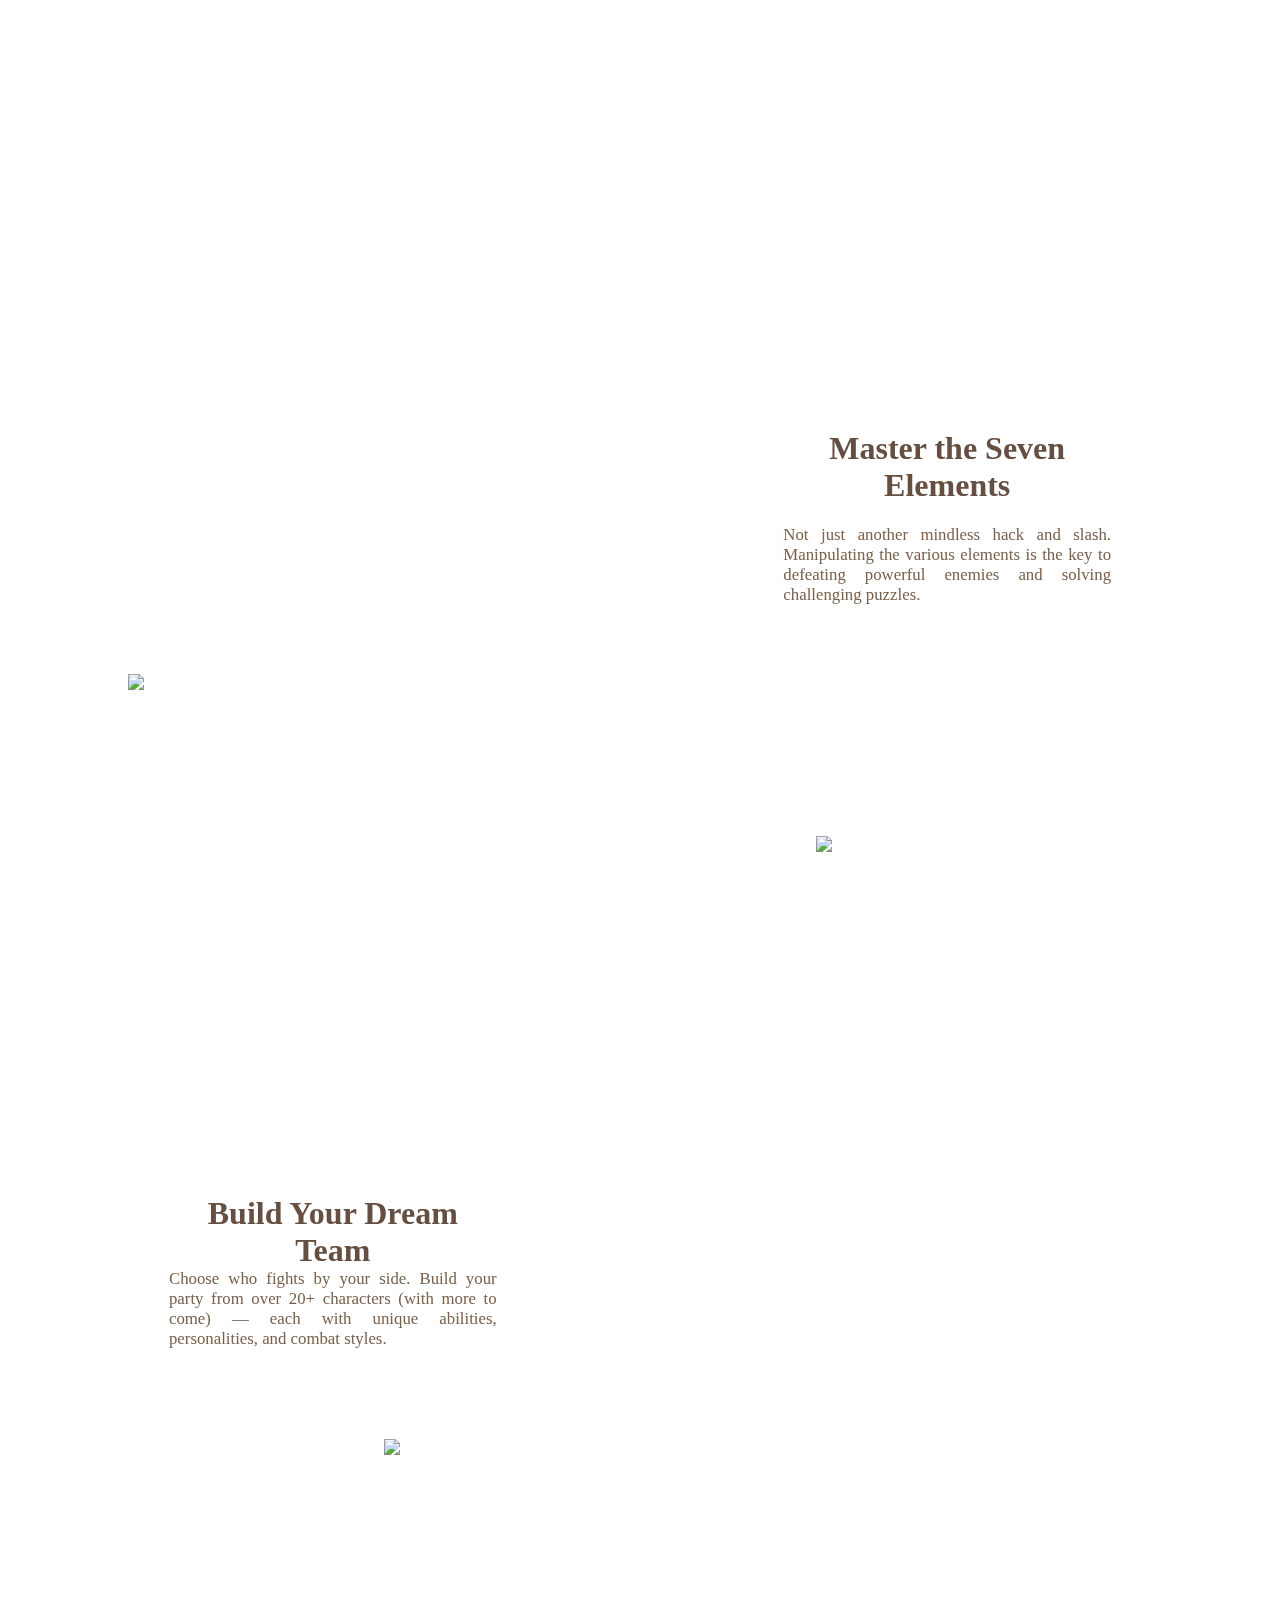
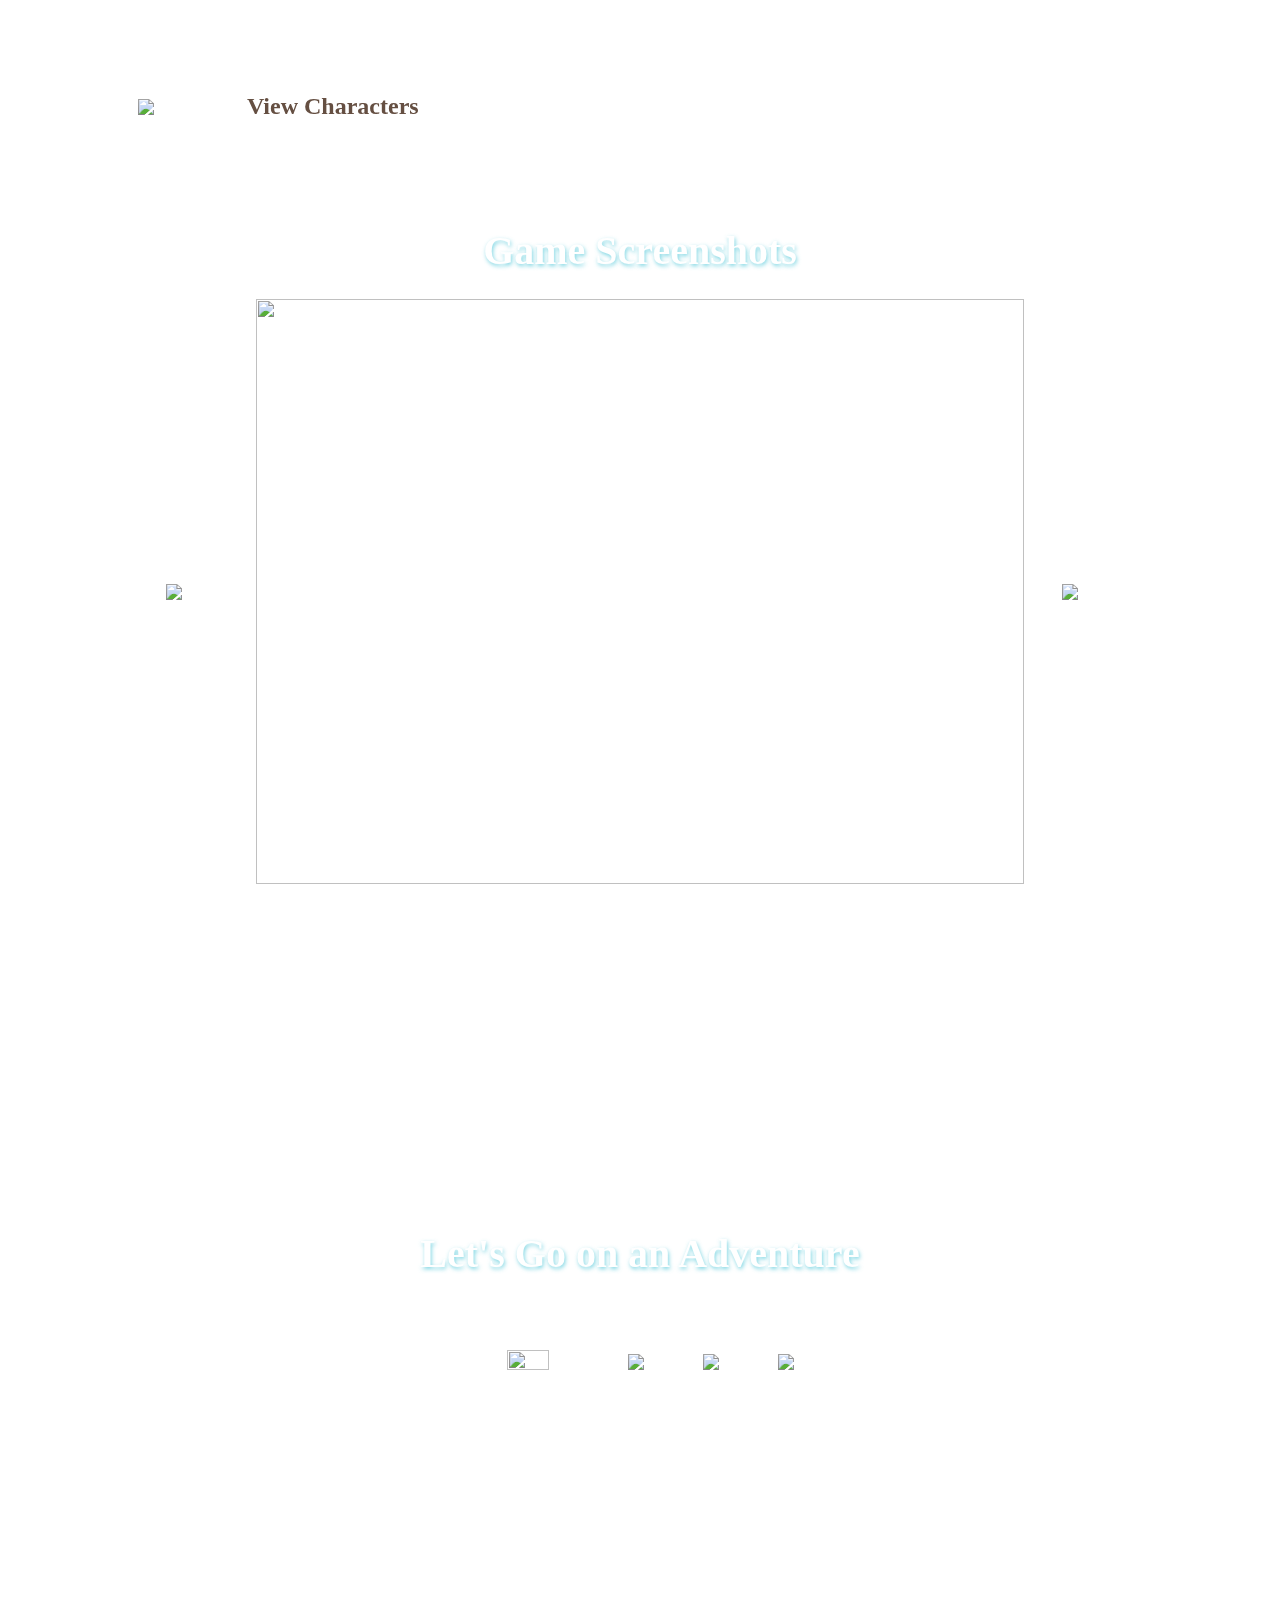
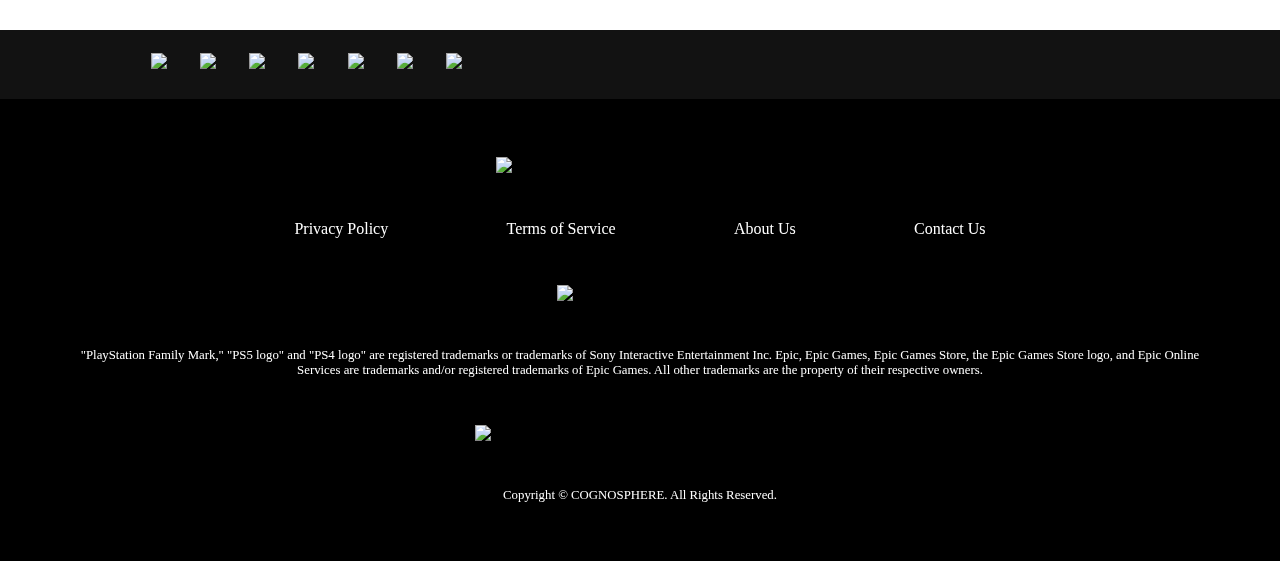
==== commit c53f7920: "Change Link" ====
--- a/about.html
+++ b/about.html
@@ -9,7 +9,9 @@
 </head>
 <body>
     <div class="navbar">
-        <img src="assets/LOGO.png" class="logo">
+        <a href="index.html">
+            <img src="https://github.com/fredysunjaya/Jenshin-Impekz/blob/main/assets/LOGO.png?raw=true" class="logo">
+        </a>
         <div class="navbar-menu">
             <a href="index.html">
                 <p class="menu-items">HOME</p>
@@ -25,14 +27,14 @@
         </div>
         <a href="register.html" class="login-btn">
             <p>Log In</p>
-            <img src="assets/user.png" class="user">
+            <img src="https://github.com/fredysunjaya/Jenshin-Impekz/blob/main/assets/user.png?raw=true" class="user">
         </a>
         <div class="download-btn-container">
             <div class="download-btn">
                 <p>Download</p>
             </div>
         </div>
-        <img src="assets/menu.png" id="menu-btn">
+        <img src="https://github.com/fredysunjaya/Jenshin-Impekz/blob/main/assets/menu.png?raw=true" id="menu-btn">
         <div class="sidebar">
             <ul class="sidebar-list">   
                 <a href="index.html" class="menu-items">
@@ -50,7 +52,7 @@
                 <a href="register.html" class="menu-items">
                     <li class="menu-items login-btn2">
                         <p>Log In</p>
-                        <img src="assets/user.png" class="user">
+                        <img src="https://github.com/fredysunjaya/Jenshin-Impekz/blob/main/assets/user.png?raw=true" class="user">
                     </li>
                 </a>
             </ul>
@@ -68,24 +70,24 @@
             <h1 class="about-title">Game Videos</h1>
             <div class="videos">
                 <div class="single-video">
-                    <img src="assets/GameVideos1.png" class="video-image">
-                    <img src="assets/playButton.png" class="play-button">
-                </div>
-                <div class="single-video">
-                    <img src="assets/GameVideos2.png" class="video-image">
-                    <img src="assets/playButton.png" class="play-button">
-                </div>
-                <div class="single-video">
-                    <img src="assets/GameVideos3.png" class="video-image">
-                    <img src="assets/playButton.png" class="play-button">
-                </div>
-                <div class="single-video">
-                    <img src="assets/GameVideos4.png" class="video-image">
-                    <img src="assets/playButton.png" class="play-button">
+                    <img src="https://github.com/fredysunjaya/Jenshin-Impekz/blob/main/assets/GameVideos1.png?raw=true" class="video-image">
+                    <img src="https://github.com/fredysunjaya/Jenshin-Impekz/blob/main/assets/playButton.png?raw=true" class="play-button">
+                </div>
+                <div class="single-video">
+                    <img src="https://github.com/fredysunjaya/Jenshin-Impekz/blob/main/assets/GameVideos2.png?raw=true" class="video-image">
+                    <img src="https://github.com/fredysunjaya/Jenshin-Impekz/blob/main/assets/playButton.png?raw=true" class="play-button">
+                </div>
+                <div class="single-video">
+                    <img src="https://github.com/fredysunjaya/Jenshin-Impekz/blob/main/assets/GameVideos3.png?raw=true" class="video-image">
+                    <img src="https://github.com/fredysunjaya/Jenshin-Impekz/blob/main/assets/playButton.png?raw=true" class="play-button">
+                </div>
+                <div class="single-video">
+                    <img src="https://github.com/fredysunjaya/Jenshin-Impekz/blob/main/assets/GameVideos4.png?raw=true" class="video-image">
+                    <img src="https://github.com/fredysunjaya/Jenshin-Impekz/blob/main/assets/playButton.png?raw=true" class="play-button">
                 </div>
                 <div class="single-video last">
-                    <img src="assets/GameVideos5.png" class="video-image">
-                    <img src="assets/playButton.png" class="play-button">
+                    <img src="https://github.com/fredysunjaya/Jenshin-Impekz/blob/main/assets/GameVideos5.png?raw=true" class="video-image">
+                    <img src="https://github.com/fredysunjaya/Jenshin-Impekz/blob/main/assets/playButton.png?raw=true" class="play-button">
                 </div>
             </div>
         </div>
@@ -100,7 +102,7 @@
                                 <p>Experience an immersive single-player campaign. As a traveler from another world, you will embark on a journey to reunite with your long-lost sibling and unravel the mysteries of Teyvat, and yourself.</p> 
                             </div>
                         </div>
-                        <img src="assets/features1.png">
+                        <img src="https://github.com/fredysunjaya/Jenshin-Impekz/blob/main/assets/features1.png?raw=true">
                     </div>
                 </div>
                 <div class="game-feature">
@@ -111,11 +113,11 @@
                                 <p>Fly across the open world, swim through crystal-clear waters, and climb towering mountains. Stray off the beaten path to discover all the hidden secrets of a world full of wonder and mystery.</p> 
                             </div>
                             <a href="maps.html" class="view-about-button">
-                                <img src="assets/frame2.png">
+                                <img src="https://github.com/fredysunjaya/Jenshin-Impekz/blob/main/assets/frame2.png?raw=true">
                                 <h1>View Maps</h1>
                             </a>
                         </div>
-                        <img src="assets/features2.png">
+                        <img src="https://github.com/fredysunjaya/Jenshin-Impekz/blob/main/assets/features2.png?raw=true">
                     </div>
                 </div>
                 <div class="game-feature">
@@ -126,7 +128,7 @@
                                 <p>Charge head-on into battles solo, or invite friends to join the fight against dangerous monsters with 4-player cross-play for PS4, iOS, Android, and PC.</p> 
                             </div>
                         </div>
-                        <img src="assets/features3.png">
+                        <img src="https://github.com/fredysunjaya/Jenshin-Impekz/blob/main/assets/features3.png?raw=true">
                     </div>
                 </div>
                 <div class="game-feature">
@@ -135,10 +137,10 @@
                             <div class="features-details reverse">
                                 <h2>Master the Seven Elements</h2>
                                 <p>Not just another mindless hack and slash. Manipulating the various elements is the key to defeating powerful enemies and solving challenging puzzles.</p> 
-                                <img src="assets/elements.png" id="elements">
-                            </div>
-                        </div>
-                        <img src="assets/features4.png">
+                                <img src="https://github.com/fredysunjaya/Jenshin-Impekz/blob/main/assets/elements.png?raw=true" id="elements">
+                            </div>
+                        </div>
+                        <img src="https://github.com/fredysunjaya/Jenshin-Impekz/blob/main/assets/features4.png?raw=true">
                     </div>
                 </div>
                 <div class="game-feature">
@@ -149,11 +151,11 @@
                                 <p>Choose who fights by your side. Build your party from over 20+ characters (with more to come) — each with unique abilities, personalities, and combat styles.</p> 
                             </div>
                             <a href="characters.html" class="view-about-button">
-                                <img src="assets/frame2.png">
+                                <img src="https://github.com/fredysunjaya/Jenshin-Impekz/blob/main/assets/frame2.png?raw=true">
                                 <h1>View Characters</h1>
                             </a>
                         </div>
-                        <img src="assets/features5.png">
+                        <img src="https://github.com/fredysunjaya/Jenshin-Impekz/blob/main/assets/features5.png?raw=true">
                     </div>
                 </div>
             </div>
@@ -161,57 +163,57 @@
         <div class="game-screenshots">
             <h1 class="about-title">Game Screenshots</h1>
             <div class="screenshots-container">
-                <img src="assets/arrowLeft(2).png" class="arrow left" onclick="plusImage(-1)">
+                <img src="https://github.com/fredysunjaya/Jenshin-Impekz/blob/main/assets/arrowLeft(2).png?raw=true" class="arrow left" onclick="plusImage(-1)">
                 <div class="screenshots">
-                    <img src="assets/Screenshot (1).png" class="screenshot screenshot-active">
-                    <img src="assets/Screenshot (2).png" class="screenshot">
-                    <img src="assets/Screenshot (3).png" class="screenshot">
-                    <img src="assets/Screenshot (4).png" class="screenshot">
-                    <img src="assets/Screenshot (5).png" class="screenshot">
-                    <img src="assets/Screenshot (6).png" class="screenshot">
-                    <img src="assets/Screenshot (7).png" class="screenshot">
-                    <img src="assets/Screenshot (8).png" class="screenshot">
-                    <img src="assets/Screenshot (9).png" class="screenshot">
-                    <img src="assets/Screenshot (10).png" class="screenshot">
-                </div>
-                <img src="assets/arrowRight(2).png" class="arrow right" onclick="plusImage(1)">
+                    <img src="https://github.com/fredysunjaya/Jenshin-Impekz/blob/main/assets/Screenshot%20(1).png?raw=true" class="screenshot screenshot-active">
+                    <img src="https://github.com/fredysunjaya/Jenshin-Impekz/blob/main/assets/Screenshot%20(2).png?raw=true" class="screenshot">
+                    <img src="https://github.com/fredysunjaya/Jenshin-Impekz/blob/main/assets/Screenshot%20(3).png?raw=true" class="screenshot">
+                    <img src="https://github.com/fredysunjaya/Jenshin-Impekz/blob/main/assets/Screenshot%20(4).png?raw=true" class="screenshot">
+                    <img src="https://github.com/fredysunjaya/Jenshin-Impekz/blob/main/assets/Screenshot%20(5).png?raw=true" class="screenshot">
+                    <img src="https://github.com/fredysunjaya/Jenshin-Impekz/blob/main/assets/Screenshot%20(6).png?raw=true" class="screenshot">
+                    <img src="https://github.com/fredysunjaya/Jenshin-Impekz/blob/main/assets/Screenshot%20(7).png?raw=true" class="screenshot">
+                    <img src="https://github.com/fredysunjaya/Jenshin-Impekz/blob/main/assets/Screenshot%20(8).png?raw=true" class="screenshot">
+                    <img src="https://github.com/fredysunjaya/Jenshin-Impekz/blob/main/assets/Screenshot%20(9).png?raw=true" class="screenshot">
+                    <img src="https://github.com/fredysunjaya/Jenshin-Impekz/blob/main/assets/Screenshot%20(10).png?raw=true" class="screenshot">
+                </div>
+                <img src="https://github.com/fredysunjaya/Jenshin-Impekz/blob/main/assets/arrowRight(2).png?raw=true" class="arrow right" onclick="plusImage(1)">
             </div>
         </div>
         <div class="contents-footer">
             <h1 class="about-title">Let's Go on an Adventure</h1>
             <p>Multiple Platforms for Your Journey</p>
             <div class="platforms">
-                <img src="assets/PS5PS4.png" id="ps">
-                <img src="assets/Apple.png"/>
-                <img src="assets/Android.png">
-                <img src="assets/Windows (2).png">
+                <img src="https://github.com/fredysunjaya/Jenshin-Impekz/blob/main/assets/PS5PS4.png?raw=true" id="ps">
+                <img src="https://github.com/fredysunjaya/Jenshin-Impekz/blob/main/assets/Apple.png?raw=true"/>
+                <img src="https://github.com/fredysunjaya/Jenshin-Impekz/blob/main/assets/Android.png?raw=true">
+                <img src="https://github.com/fredysunjaya/Jenshin-Impekz/blob/main/assets/Windows%20(2).png?raw=true">
             </div>
         </div>
     </div>
     <div class="footer">
         <div class="follow-collections">
             <div class="follow-links">
-                <img src="assets/facebook2.png">
-                <img src="assets/twitter2.png">
-                <img src="assets/youtube2.png">
-                <img src="assets/instagram2.png">
-                <img src="assets/discord2.png">
-                <img src="assets/reddit2.png">
-                <img src="assets/hoyolab2.png">
+                <img src="https://github.com/fredysunjaya/Jenshin-Impekz/blob/main/assets/facebook2.png?raw=true">
+                <img src="https://github.com/fredysunjaya/Jenshin-Impekz/blob/main/assets/twitter2.png?raw=true">
+                <img src="https://github.com/fredysunjaya/Jenshin-Impekz/blob/main/assets/youtube2.png?raw=true">
+                <img src="https://github.com/fredysunjaya/Jenshin-Impekz/blob/main/assets/instagram2.png?raw=true">
+                <img src="https://github.com/fredysunjaya/Jenshin-Impekz/blob/main/assets/discord2.png?raw=true">
+                <img src="https://github.com/fredysunjaya/Jenshin-Impekz/blob/main/assets/reddit2.png?raw=true">
+                <img src="https://github.com/fredysunjaya/Jenshin-Impekz/blob/main/assets/hoyolab2.png?raw=true">
             </div>
         </div>
         <div class="footer-details">
-            <img src="assets/LOGO.png" class="logo-footer">
+            <img src="https://github.com/fredysunjaya/Jenshin-Impekz/blob/main/assets/LOGO.png?raw=true" class="logo-footer">
             <ul class="footer-links">
                 <li>Privacy Policy</li>
                 <li>Terms of Service</li>
                 <li>About Us</li>
                 <li>Contact Us</li>
             </ul>
-            <img src="assets/esrb.png" id="esrb">
+            <img src="https://github.com/fredysunjaya/Jenshin-Impekz/blob/main/assets/esrb.png?raw=true" id="esrb">
             <p>"PlayStation Family Mark," "PS5 logo" and "PS4 logo" are registered trademarks or trademarks of Sony Interactive Entertainment Inc.
                 Epic, Epic Games, Epic Games Store, the Epic Games Store logo, and Epic Online Services are trademarks and/or registered trademarks of Epic Games. All other trademarks are the property of their respective owners.</p>
-            <img src="assets/hoyoverse.png" id="hoyoverse">
+            <img src="https://github.com/fredysunjaya/Jenshin-Impekz/blob/main/assets/hoyoverse.png?raw=true" id="hoyoverse">
             <p>Copyright © COGNOSPHERE. All Rights Reserved.</p>
         </div>
     </div>
--- a/about.css
+++ b/about.css
@@ -131,6 +131,10 @@
     /* justify-content: space-between; */
 }
 
+.menu-items.login-btn2 p {
+    font-size: 1em;
+}
+
 @media screen and (max-width: 769px) {
     .navbar {
         gap: 4%;
@@ -197,7 +201,7 @@
 /* jumbotron */
 /* --------------------------------------------------------------------------------- */
 .jumbotron-about{
-    background-image: url("assets/JumbotronAbout.png");
+    background-image: url("https://github.com/fredysunjaya/Jenshin-Impekz/blob/main/assets/JumbotronAbout.png?raw=true");
     padding: 50vh 0;
     background-size: cover;
     background-position: center;
@@ -226,7 +230,7 @@
 }
 
 .about-back {
-    background-image: url("assets/AboutBackground.png");
+    background-image: url("https://github.com/fredysunjaya/Jenshin-Impekz/blob/main/assets/AboutBackground.png?raw=true");
     position: sticky;
     height: 100vh;
     top: 0%;
@@ -329,7 +333,7 @@
 }
 
 .features-desc {
-    height: 80%;
+    /* height: 80%; */
     width: 40%;
     position: absolute;
     top: 7.5%;
@@ -343,33 +347,36 @@
 
 .features-desc.no-reverse.button {
     height: 89%;
+    justify-content: space-between;
     left: 0%;
 }
 
 .features-desc.reverse {
-    height: 89%;
+    height: 88.8%;
     right: 0%;
 }
 
 .features-desc.reverse.no-button {
     height: 80%;
-    right: 0%;
+    /* right: 0%; */
 }
 
 .features-details {
-    background-image: url("assets/frame3.png");
+    background-image: url("https://github.com/fredysunjaya/Jenshin-Impekz/blob/main/assets/frame3.png?raw=true");
     display: flex;
     flex-direction: column;
     padding: 10%;
+    padding-bottom: 25%;
     background-repeat: no-repeat;
     background-size: 100% 100%;
     width: 100%;
-    height: 100%;
+    height: fit-content;
     gap: 5%;
 }
 
 .features-details.reverse {
-    height: 150%;
+    height: 115%;
+    padding-bottom: 10%;
 }
 
 .features-details h2 {
@@ -531,22 +538,29 @@
         top: 5%;
     }
 
+    .features-desc.reverse {
+        gap: 5%;
+        height: 80%;
+        right: 0%;
+    }
+
     .features-desc.no-reverse.button {
-        height: 72.5%;
-        left: 0%;
+        height: 70%;
+        left: 0%; 
     }
 
     .features-desc.reverse.no-button {
         height: 95%;
-        right: 0%;
-    }
+    } 
 
     .features-details {
-        height: 90%;
+        /* height: 90%; */
+        padding-bottom: 23%;
     }
 
     .features-details.reverse {
         height: 75%;
+        padding-bottom: 5%;
     }
 
     .features-details h2 {
@@ -747,6 +761,15 @@
 }
 
 @media screen and (max-width: 576px) {
+    .follow-collections {
+        padding-left: calc(1vw + 10px);
+    }
+
+    .follow-links {
+        padding: 0;
+        justify-content: space-evenly;
+    }
+
     .footer-links {
         font-size: 0.6em;
         width: 95%;
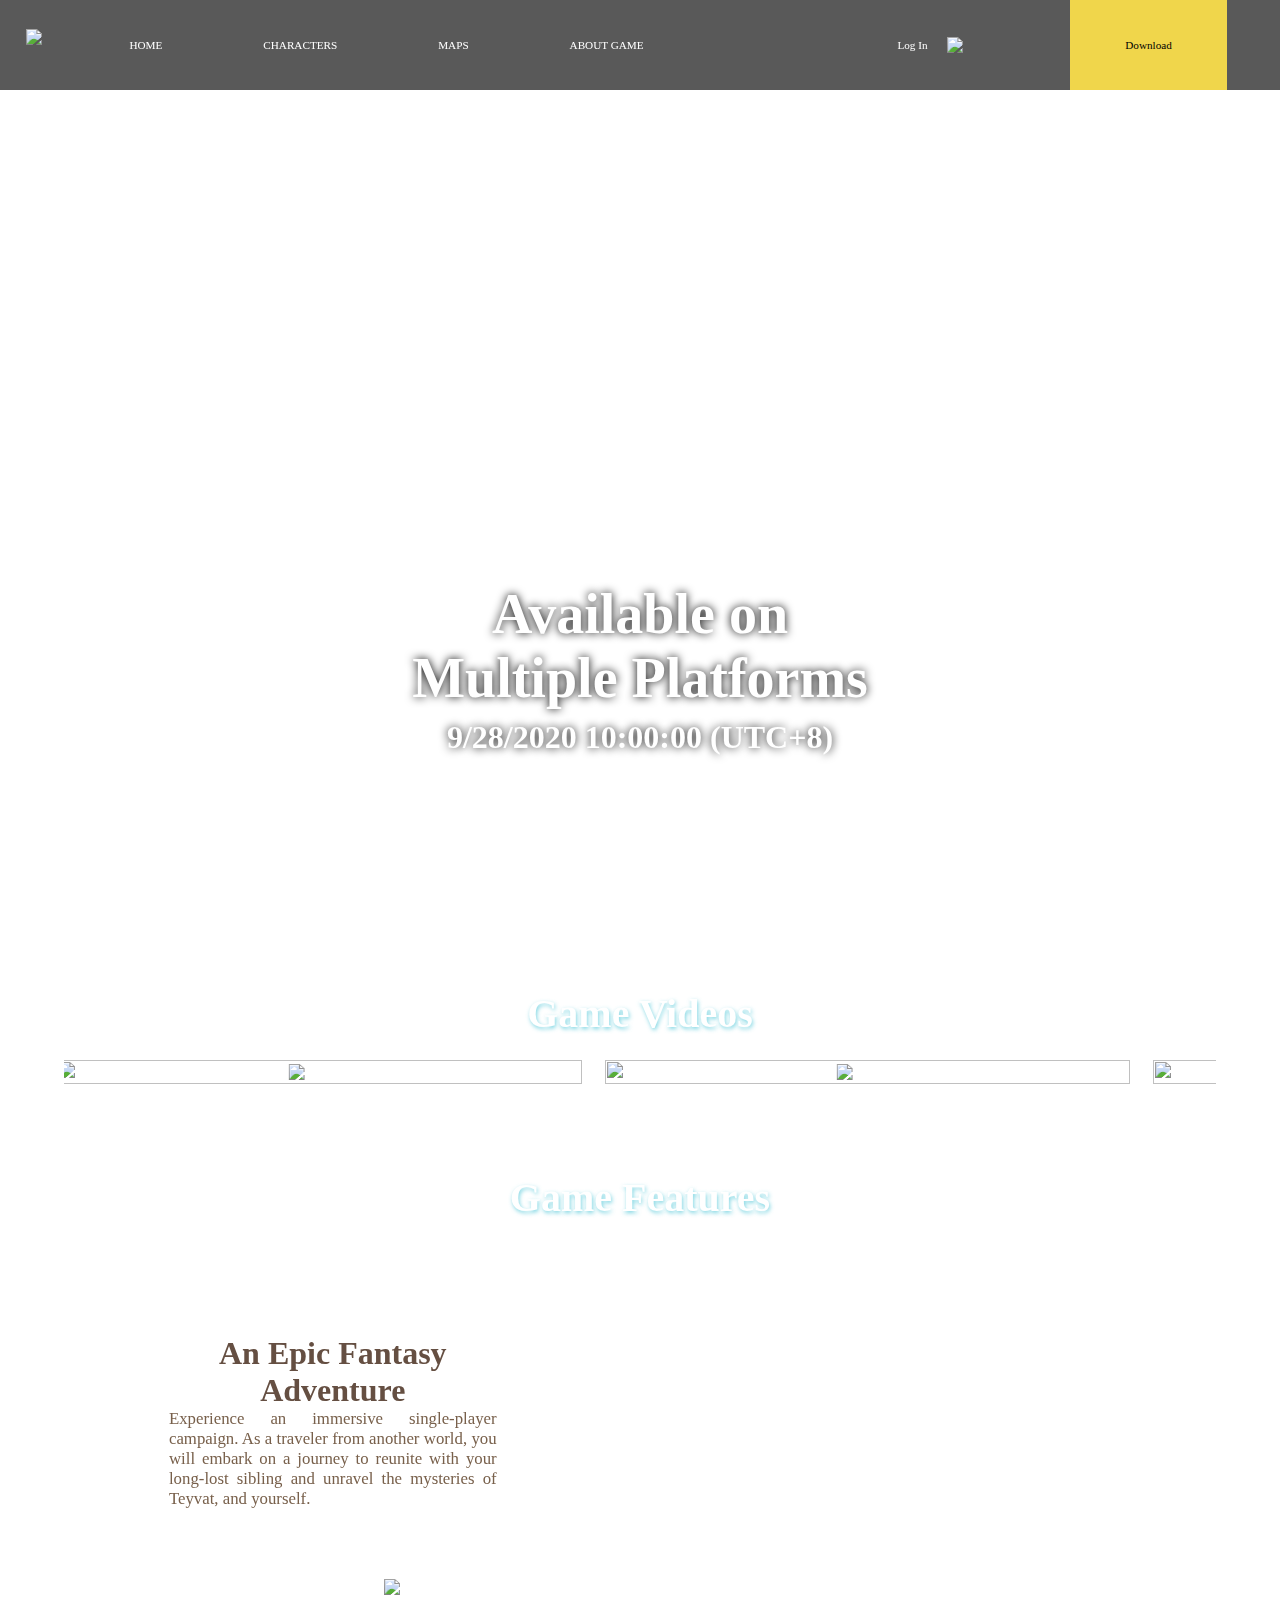
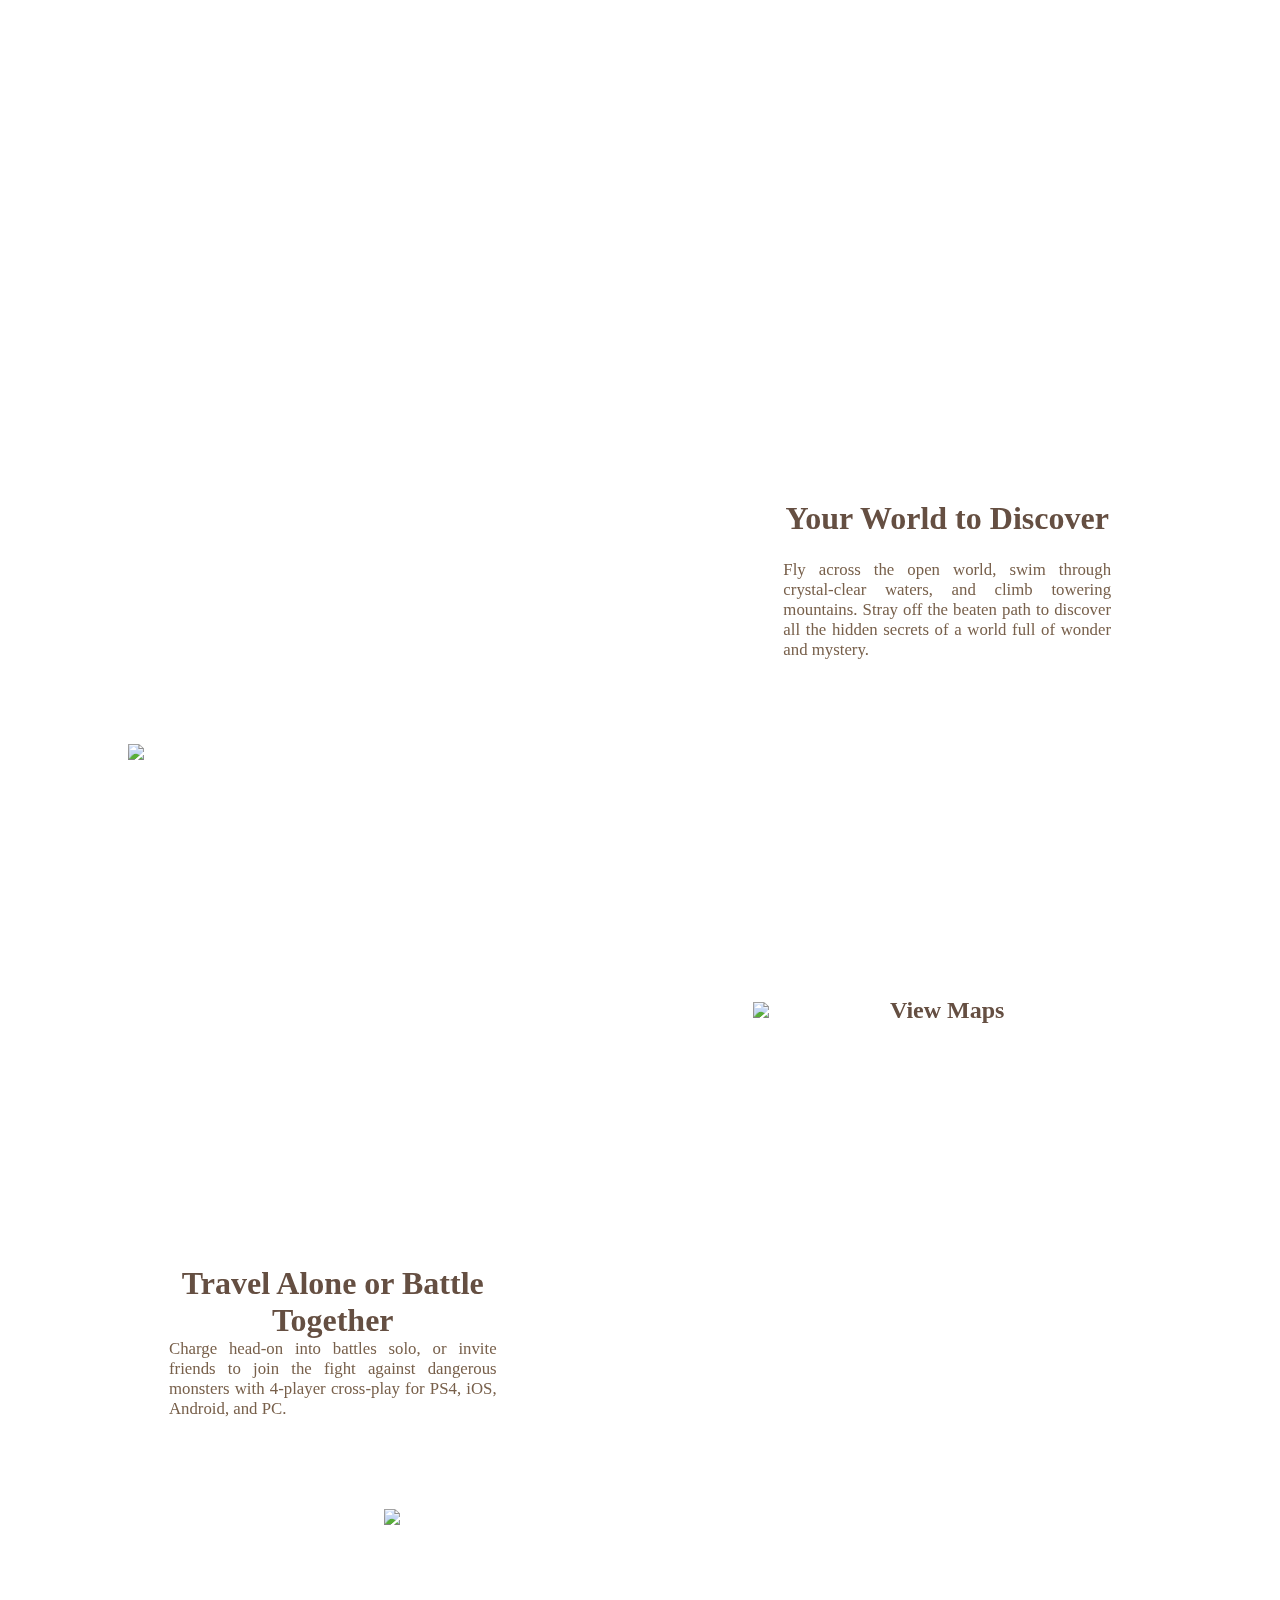
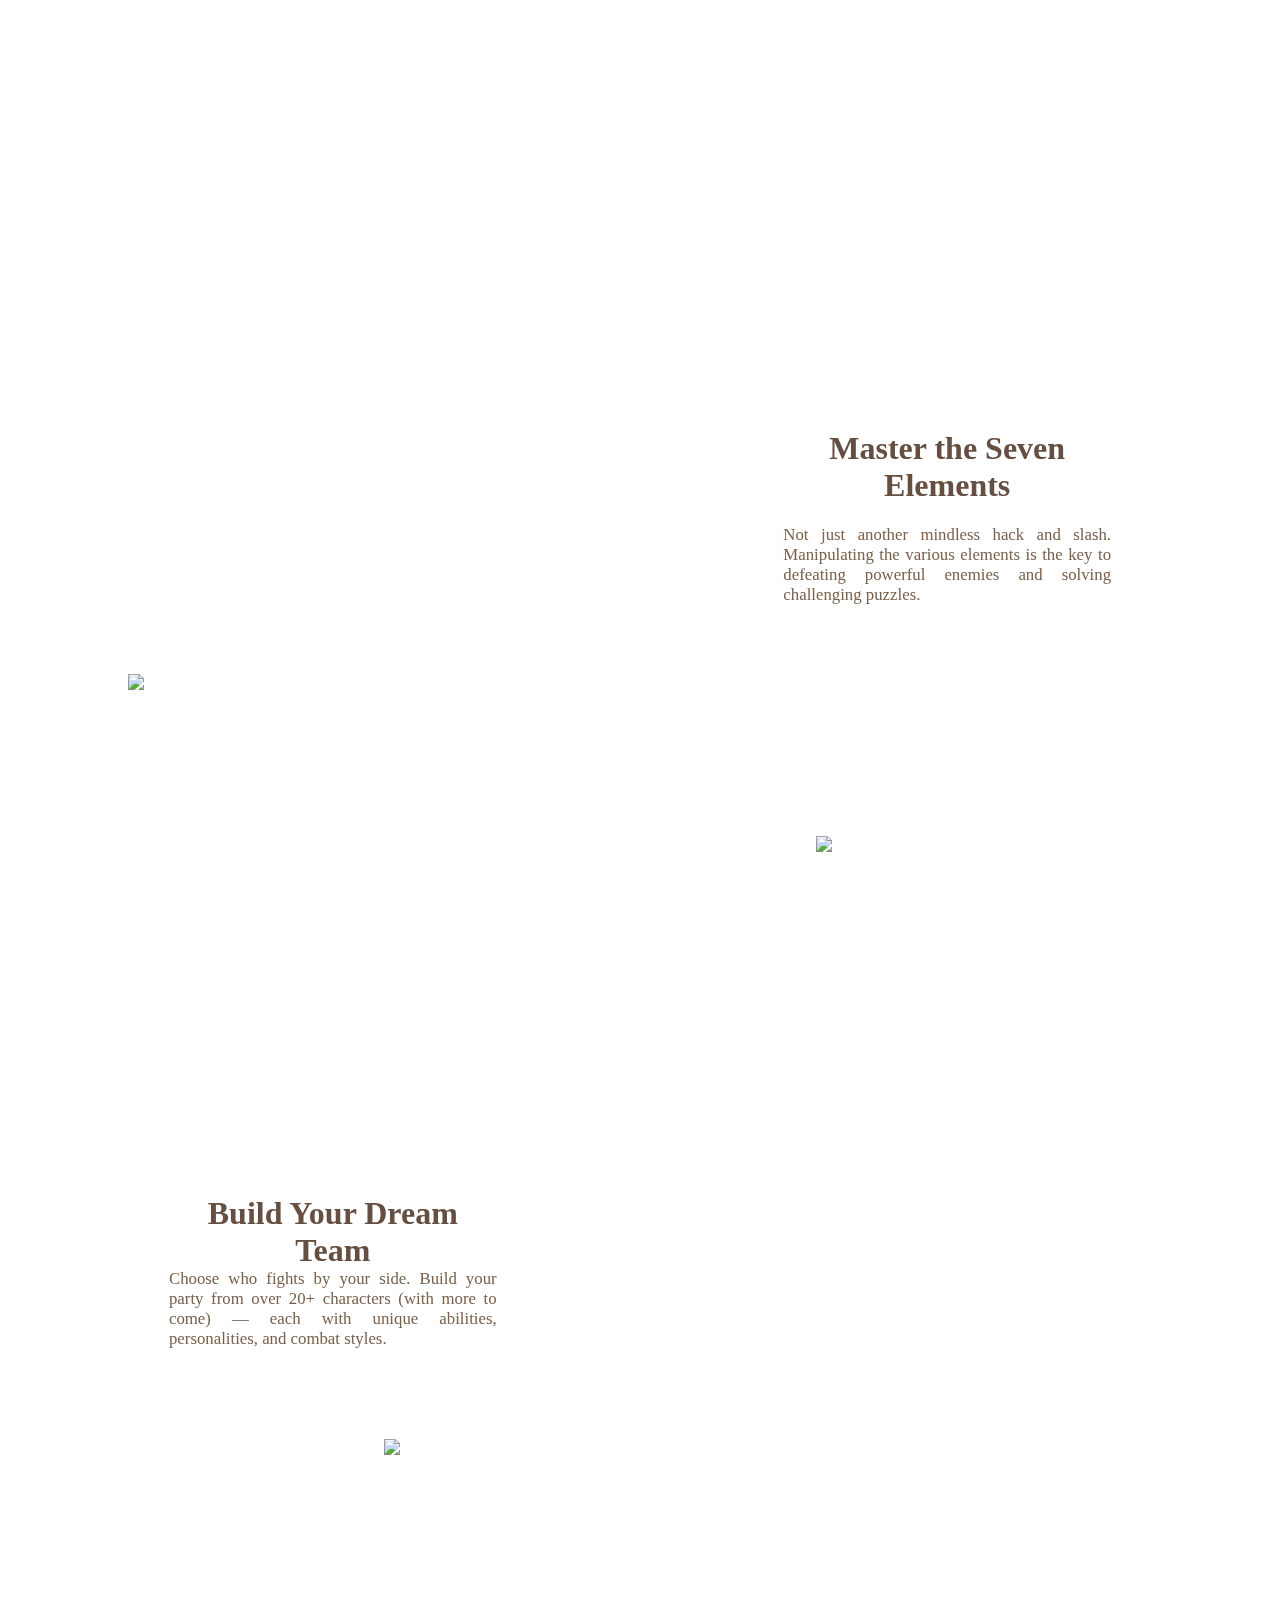
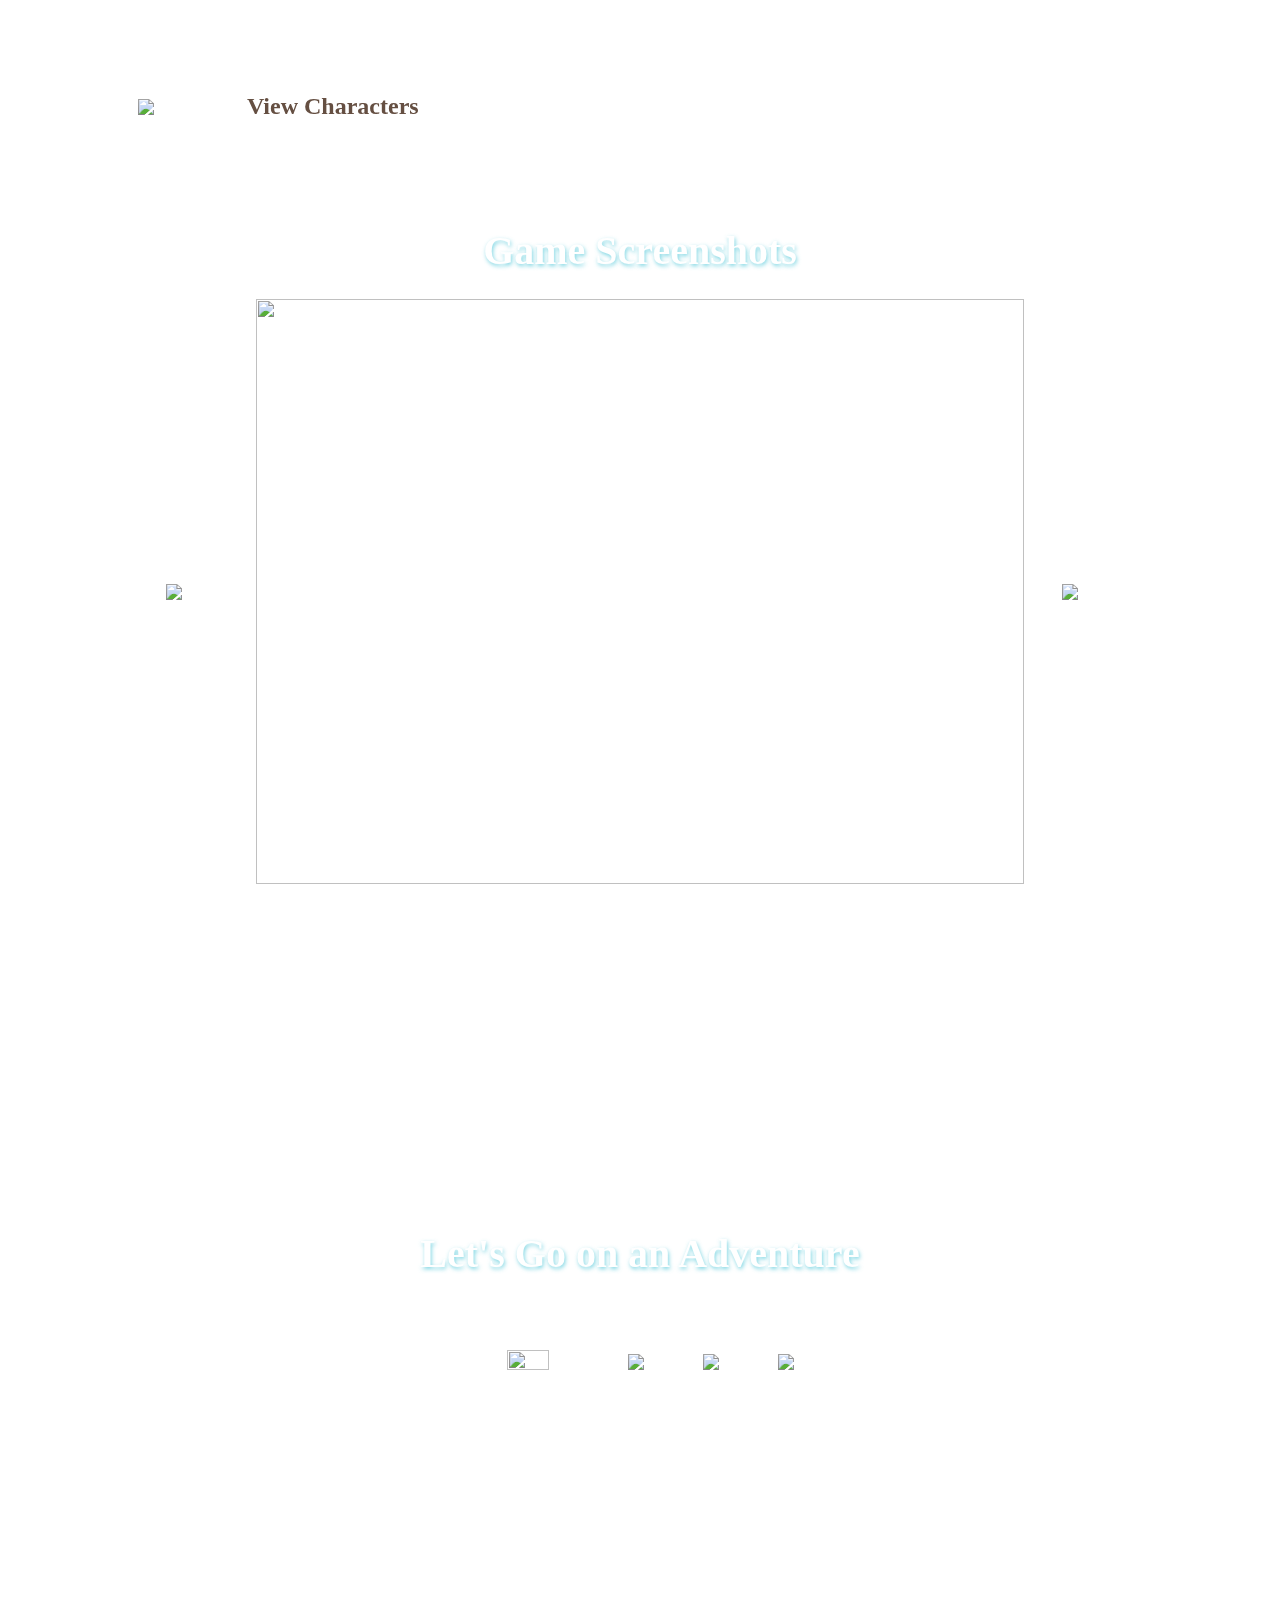
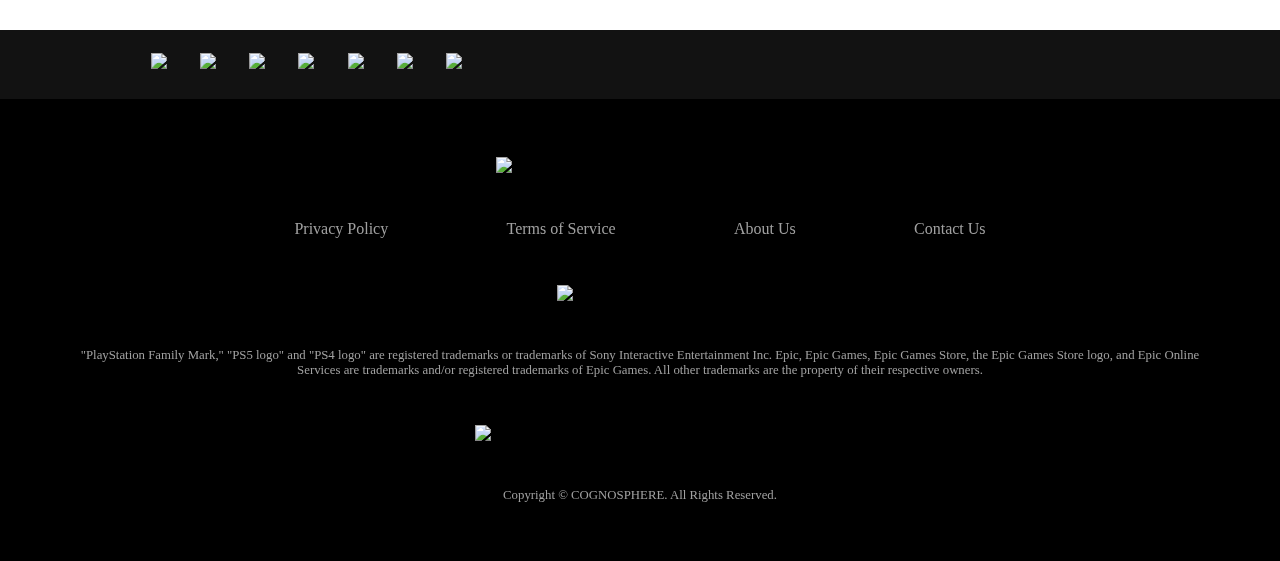
==== commit f958734c: "Adding Link" ====
--- a/about.html
+++ b/about.html
@@ -69,26 +69,26 @@
         <div class="game-videos"> 
             <h1 class="about-title">Game Videos</h1>
             <div class="videos">
-                <div class="single-video">
+                <a class="single-video" href="https://youtu.be/HnElxo1lghU" target="_blank" rel="noopener noreferrer">
                     <img src="https://github.com/fredysunjaya/Jenshin-Impekz/blob/main/assets/GameVideos1.png?raw=true" class="video-image">
                     <img src="https://github.com/fredysunjaya/Jenshin-Impekz/blob/main/assets/playButton.png?raw=true" class="play-button">
-                </div>
-                <div class="single-video">
+                </a>
+                <a class="single-video" href="https://youtu.be/nSB6sOwCY3A" target="_blank" rel="noopener noreferrer">
                     <img src="https://github.com/fredysunjaya/Jenshin-Impekz/blob/main/assets/GameVideos2.png?raw=true" class="video-image">
                     <img src="https://github.com/fredysunjaya/Jenshin-Impekz/blob/main/assets/playButton.png?raw=true" class="play-button">
-                </div>
-                <div class="single-video">
+                </a>
+                <a class="single-video" href="https://youtu.be/TAlKhARUcoY" target="_blank" rel="noopener noreferrer">
                     <img src="https://github.com/fredysunjaya/Jenshin-Impekz/blob/main/assets/GameVideos3.png?raw=true" class="video-image">
                     <img src="https://github.com/fredysunjaya/Jenshin-Impekz/blob/main/assets/playButton.png?raw=true" class="play-button">
-                </div>
-                <div class="single-video">
+                </a>
+                <a class="single-video" href="https://youtu.be/SO__VQZirJ4" target="_blank" rel="noopener noreferrer">
                     <img src="https://github.com/fredysunjaya/Jenshin-Impekz/blob/main/assets/GameVideos4.png?raw=true" class="video-image">
                     <img src="https://github.com/fredysunjaya/Jenshin-Impekz/blob/main/assets/playButton.png?raw=true" class="play-button">
-                </div>
-                <div class="single-video last">
+                </a>
+                <a class="single-video" href="https://youtu.be/B8197NUQ0LE" target="_blank" rel="noopener noreferrer">
                     <img src="https://github.com/fredysunjaya/Jenshin-Impekz/blob/main/assets/GameVideos5.png?raw=true" class="video-image">
                     <img src="https://github.com/fredysunjaya/Jenshin-Impekz/blob/main/assets/playButton.png?raw=true" class="play-button">
-                </div>
+                </a>
             </div>
         </div>
         <div class="game-features">
--- a/about.css
+++ b/about.css
@@ -699,7 +699,7 @@
 .footer {
     width: 100%;
     background-color: black;
-    color: white;
+    color: rgba(160, 160, 160, 1);
     font-family: Tahoma;
 }
 
@@ -751,6 +751,10 @@
     width: 60%;
     display: flex;
     justify-content: space-between;
+}
+
+.footer-links li:hover {
+    color: white;
 }
 
 @media screen and (max-width: 769px) {
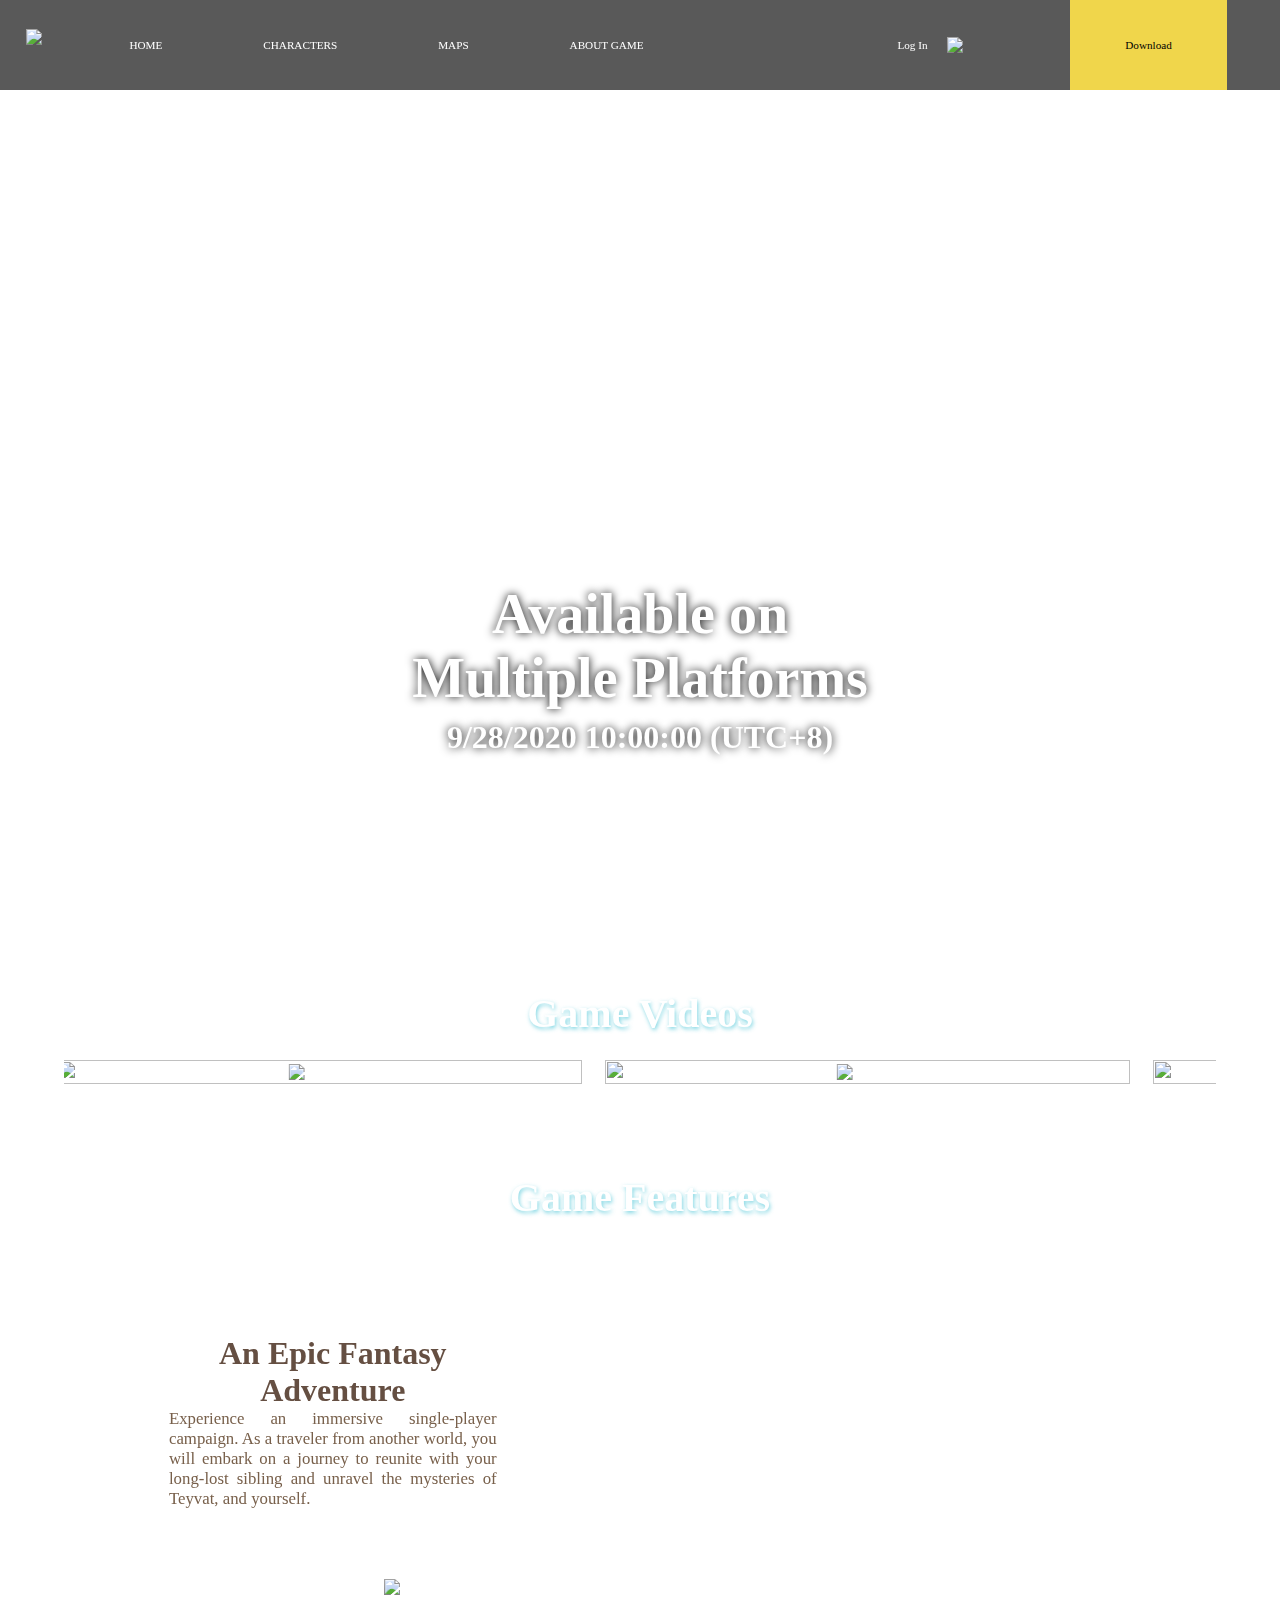
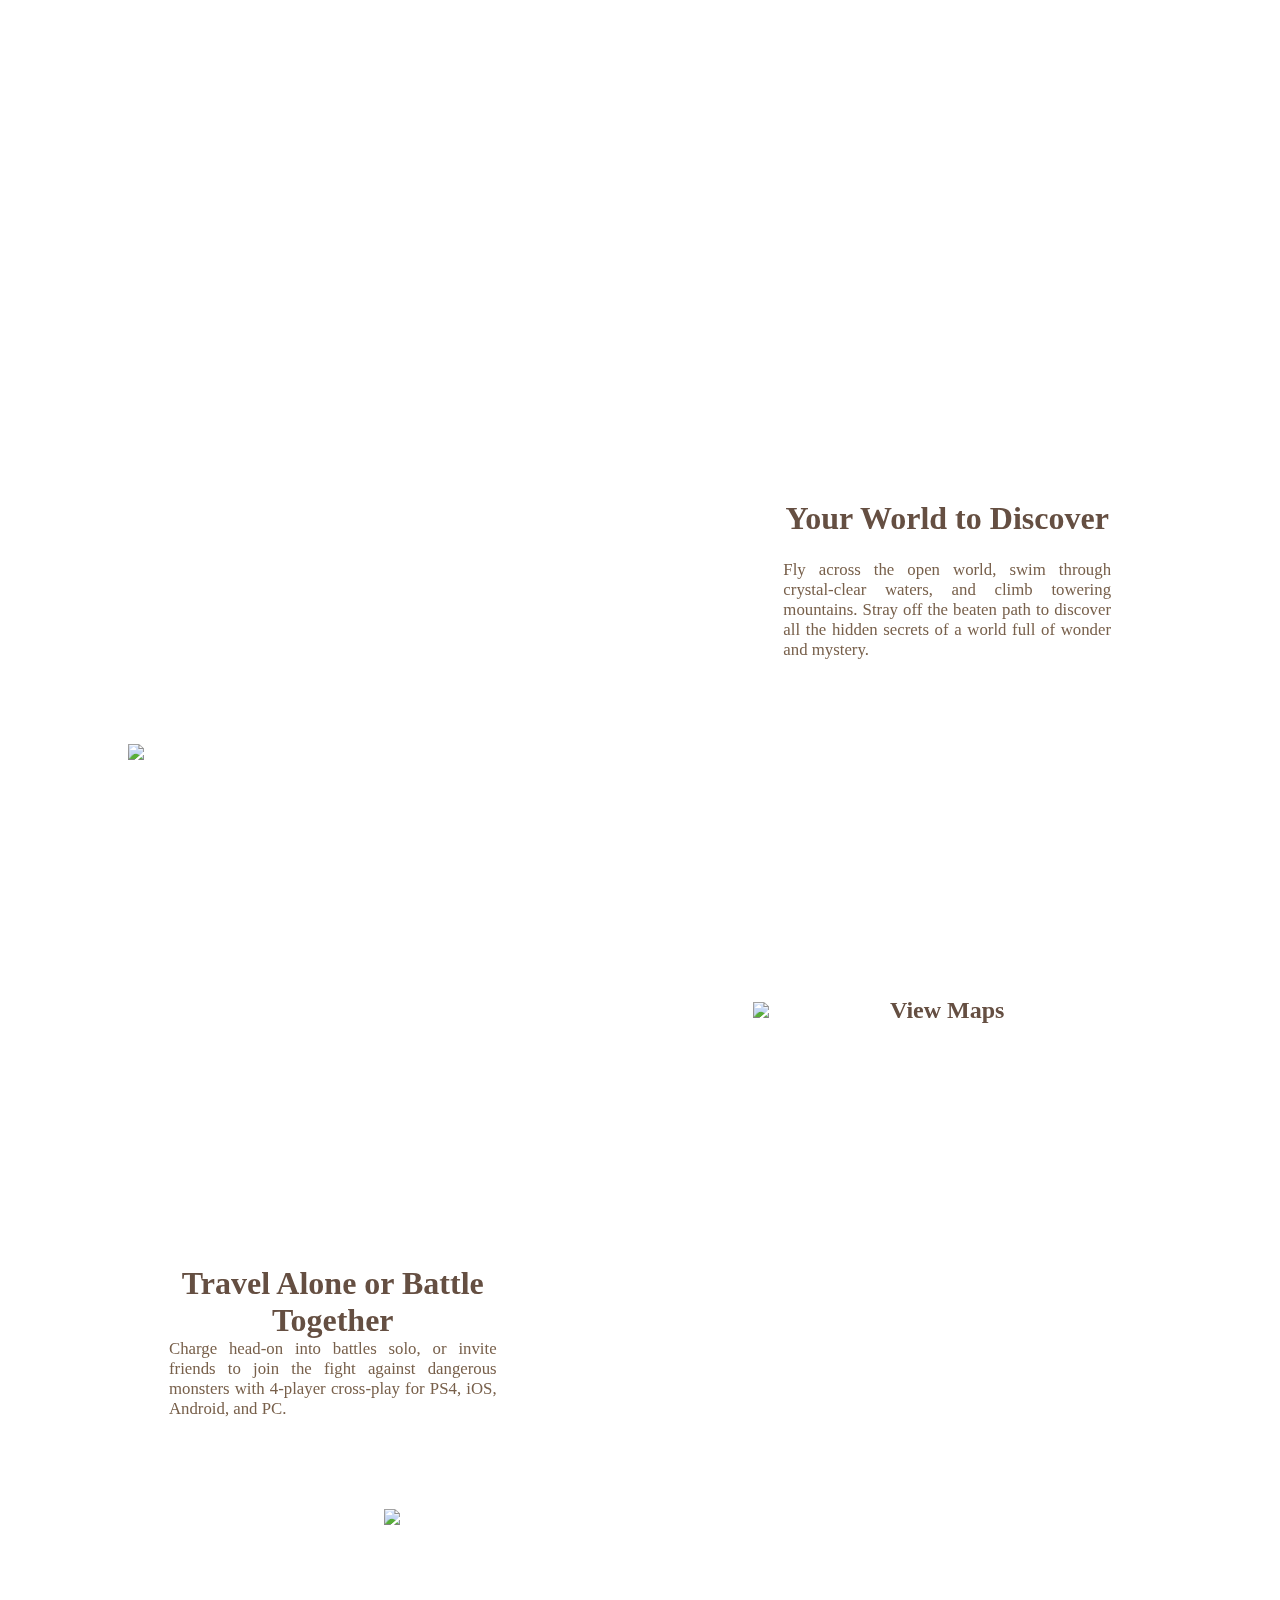
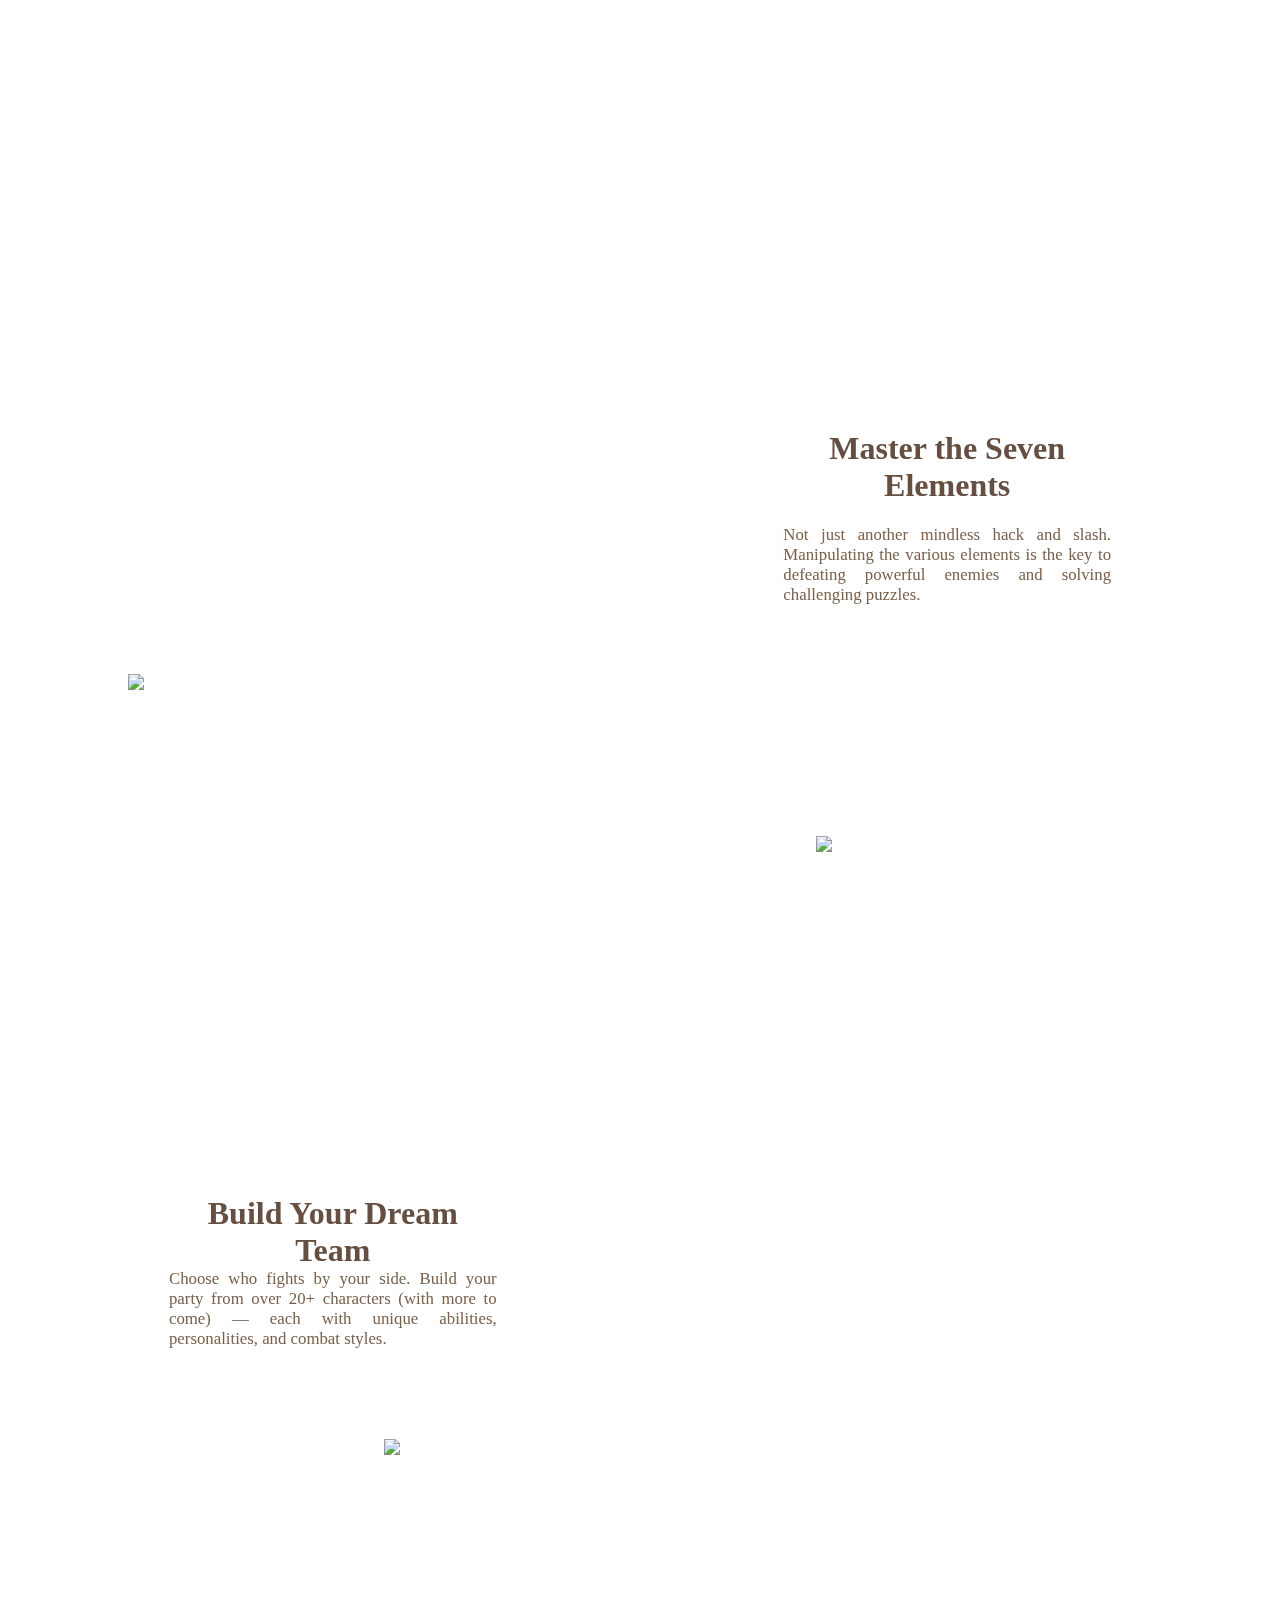
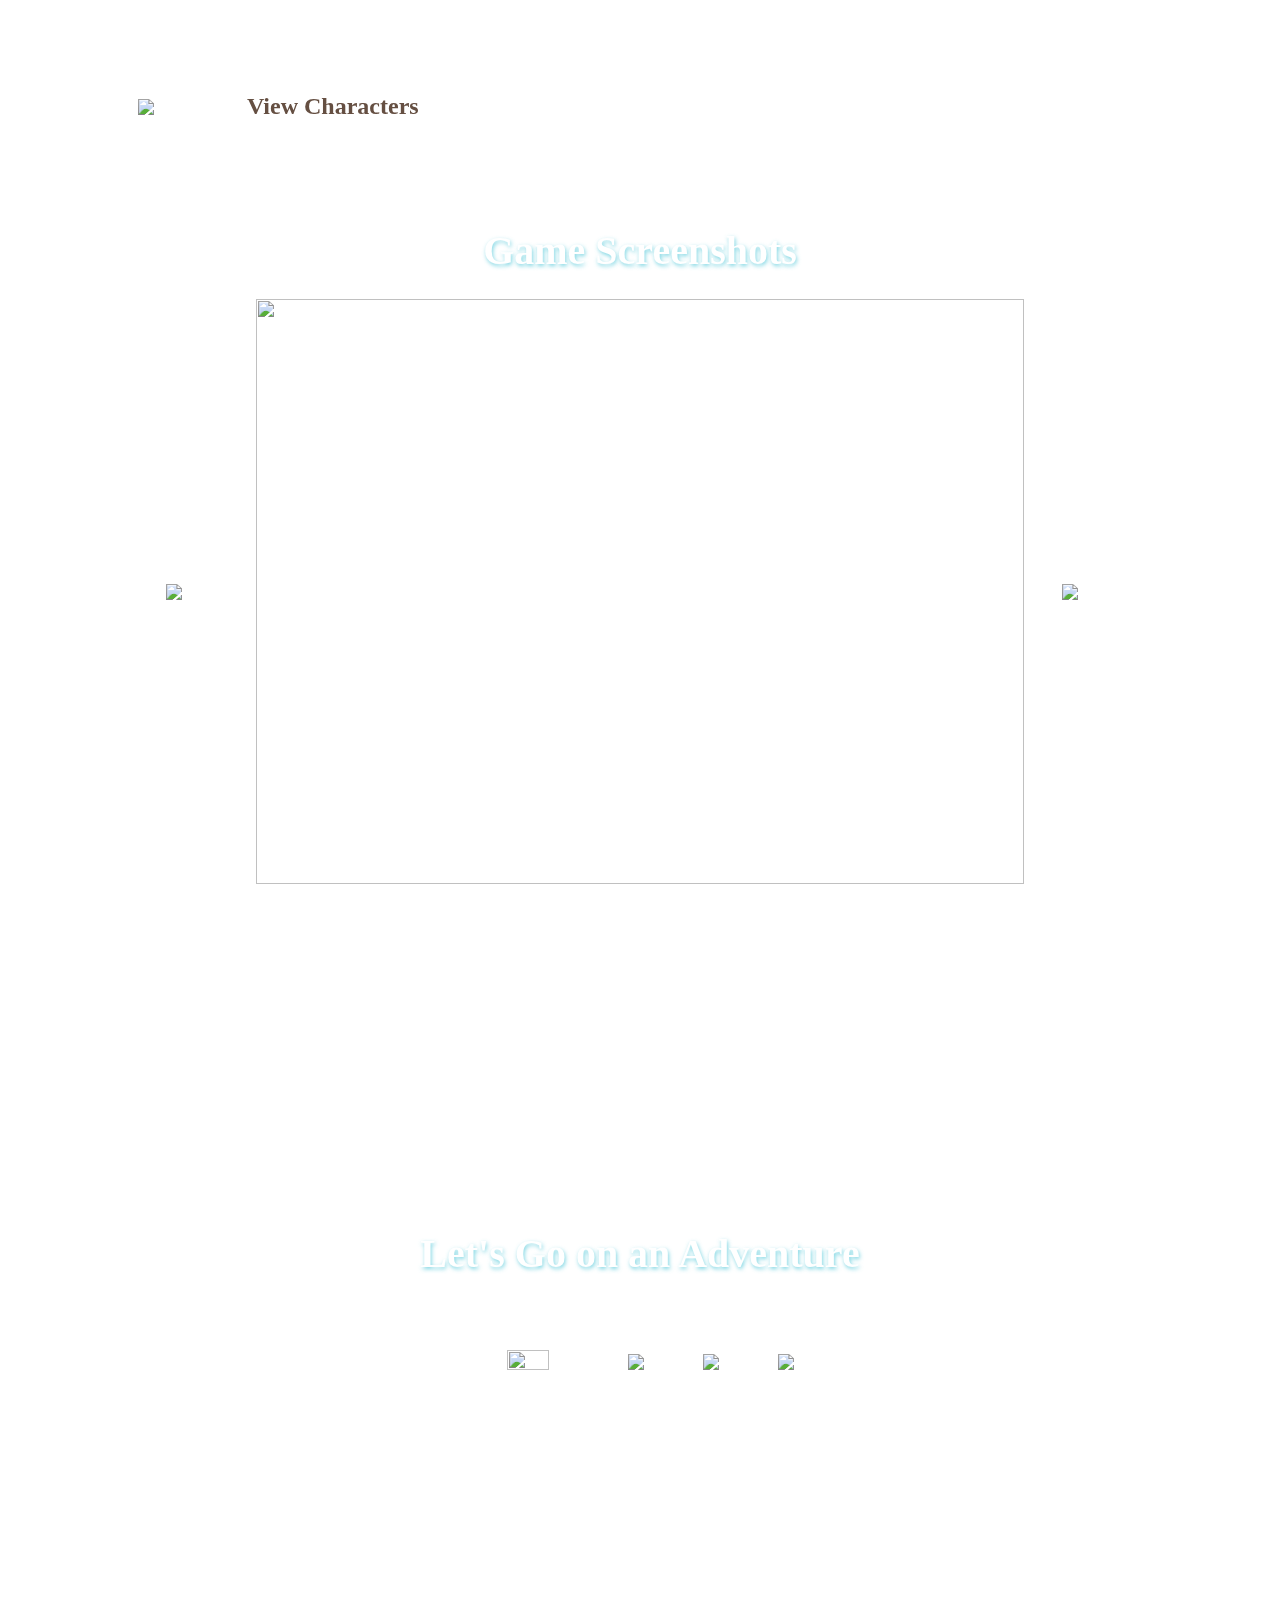
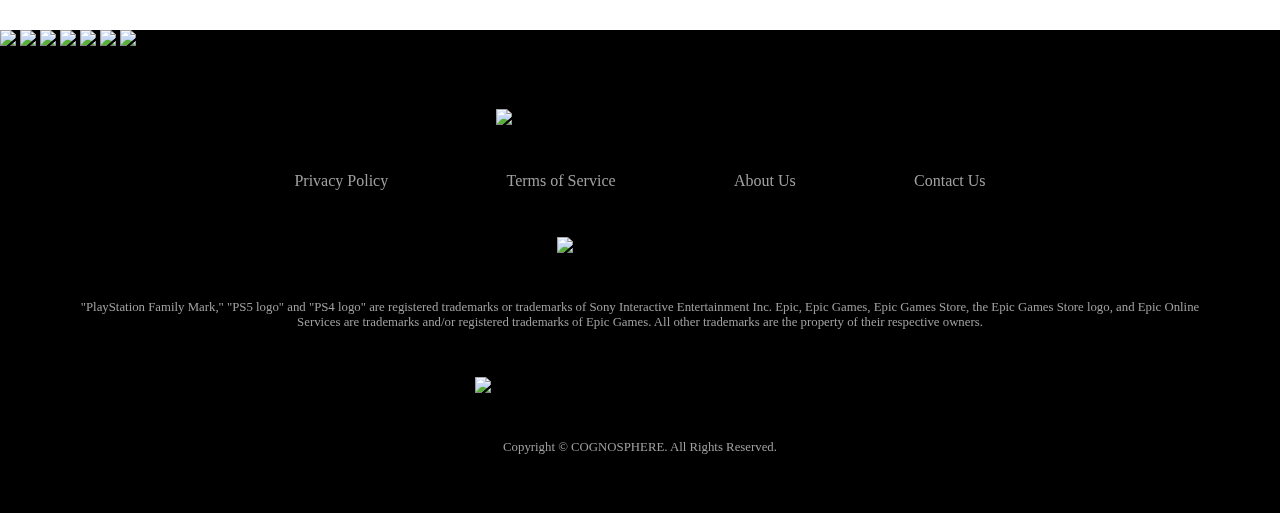
==== commit e065cc47: "Separate Link CSS Navbar" ====
--- a/about.html
+++ b/about.html
@@ -6,6 +6,7 @@
     <meta name="viewport" content="width=device-width, initial-scale=1.0">
     <title>About</title>
     <link rel="stylesheet" href="about.css">
+    <link rel="stylesheet" href="navbarfooter.css">
 </head>
 <body>
     <div class="navbar">
@@ -25,10 +26,12 @@
                 <p class="menu-items">ABOUT GAME</p>
             </a>
         </div>
-        <a href="register.html" class="login-btn">
-            <p>Log In</p>
-            <img src="https://github.com/fredysunjaya/Jenshin-Impekz/blob/main/assets/user.png?raw=true" class="user">
-        </a>
+        <div class="login-btn-container">
+            <a href="register.html" class="login-btn">
+                <p>Log In</p>
+                <img src="https://github.com/fredysunjaya/Jenshin-Impekz/blob/main/assets/user.png?raw=true" class="user">
+            </a>
+        </div>
         <div class="download-btn-container">
             <div class="download-btn">
                 <p>Download</p>
--- a/about.css
+++ b/about.css
@@ -11,181 +11,6 @@
 @font-face {
     font-family: genshinFont;
     src: url(zh-cn.ttf);
-}
-
-
-/* navigation bar */
-/* --------------------------------------------------------------------------------- */
-.navbar {
-    font-family: genshinFont;
-    background-color: rgba(0, 0, 0, 0.65);
-    display: flex;
-    flex-direction: row;
-    align-items: center;
-    width: 100vw;
-    height: 10vh;
-    position: fixed;
-    z-index: 150;
-    padding: 0 2%;
-    padding-right: 0;
-    gap: 7%;
-}
-
-.navbar p {
-    font-size: 0.7em;
-}
-
-.logo {
-    align-self: center;
-    height: calc(1vw + 20px);
-    display: block;
-}
-
-.navbar-menu {
-    display: flex;
-    flex-direction: row;
-    flex: 1 1 0;
-    justify-content: space-between;
-    max-width: 41%;
-}
-
-.menu-items {
-    color: white;
-}
-
-.login-btn {
-    display: flex;
-    justify-content: flex-end;
-    align-items: center;
-    /* margin-left: 20%; */
-    width: 20%;
-}
-
-.login-btn p {
-    margin-right: 1.5vw;
-    color: white;
-}
-
-.user {
-    width: calc(2vw + 10px);
-}
-
-.menu-items:hover {
-    text-shadow: 1px 2px 4px rgba(69, 195, 213, 0.7);
-    transition: all 0.2s;
-    transition-timing-function: ease-out;
-}
-
-.download-btn-container {
-    display: flex;
-    width: 12.5%;
-    height: 100%;
-}
-
-.download-btn {
-    align-self: flex-end;
-    display: flex;
-    align-items: center;
-    justify-content: center;
-    background-color: #f0d64b;
-    padding: 0 1vw;
-    width: 100%;
-    height: 100%;
-    text-align: center;
-    font-size: 1em;
-}
-
-#menu-btn {
-    display: none;
-}
-
-.sidebar {
-    visibility: hidden;
-    display: flex;
-    align-items: center;
-    justify-content: center;
-    background-color: rgba(0, 0, 0, 0.85);
-    position: absolute;
-    top: 0;
-    width: 50vw;
-    height: 100vh;
-    right: -500px;
-}
-
-.sidebar-list {
-    display: flex;
-    align-items: center;
-    flex-direction: column;
-}
-
-.sidebar-list .menu-items {
-    text-align: center;
-    list-style: none;
-    margin-bottom: 20%;
-}
-
-.menu-items.login-btn2 {
-    display: flex;
-    align-items: center;
-    gap: 10px;
-    /* justify-content: space-between; */
-}
-
-.menu-items.login-btn2 p {
-    font-size: 1em;
-}
-
-@media screen and (max-width: 769px) {
-    .navbar {
-        gap: 4%;
-    }
-
-    .navbar-menu {
-        max-width: 50%;
-    }
-
-    .login-btn {
-        width: 17%;
-    }
-}
-
-@media screen and (max-width: 576px) {
-    .navbar {
-        justify-content: space-evenly;
-    }
-
-    .download-btn-container {
-        font-size: 0.7em;
-        width: 50%;
-        height: 60%;
-        padding: 1.5%;
-        justify-content: flex-end;
-    }
-    
-    .download-btn {
-        width: 40%;
-        border-radius: 8px;
-    }
-
-    .navbar-menu {
-        display: none;
-    }
-
-    .login-btn {
-        display: none;
-    }
-
-    #menu-btn {
-        position: relative;
-        display: block;
-        height: calc(1vw + 10px);
-    }
-
-    .sidebar-show {
-        visibility: visible;
-        right: 0px;
-        transition: all 1s;
-    }
 }
 
 
@@ -691,91 +516,4 @@
     .platforms {
         width: 60%;
     }
-}
-
-
-/* footer */
-/* ---------------------------------------------------------------------------------------------------------------------------------------------- */
-.footer {
-    width: 100%;
-    background-color: black;
-    color: rgba(160, 160, 160, 1);
-    font-family: Tahoma;
-}
-
-.follow-collections {
-    width: 100%;
-    padding: calc(1vw + 10px);
-    padding-left: 0;
-    background-color: rgba(18, 18, 18, 1);
-}
-
-.follow-links {
-    position: relative;
-    display: flex;
-    gap: 3%;
-    padding-left: 12%;
-}
-
-.follow-links img {
-    height: calc(1vw + 10px);
-}
-
-.footer-details {
-    display: flex;
-    flex-direction: column;
-    align-items: center;
-    padding: calc(3vw + 20px) 5%;
-    gap: calc(3vh + 20px);
-}
-
-.footer-details img {
-    width: 25%;
-}
-
-#hoyoverse {
-    width: calc(20% + 100px);
-}
-
-#esrb {
-    width: calc(10% + 50px);
-}
-
-.footer p {
-    text-align: center;
-    font-size: 0.8em;
-}
-
-.footer-links {
-    list-style-type: none;
-    width: 60%;
-    display: flex;
-    justify-content: space-between;
-}
-
-.footer-links li:hover {
-    color: white;
-}
-
-@media screen and (max-width: 769px) {
-    .footer-links {
-        width: 75%;
-        font-size: 0.8em;
-    }
-}
-
-@media screen and (max-width: 576px) {
-    .follow-collections {
-        padding-left: calc(1vw + 10px);
-    }
-
-    .follow-links {
-        padding: 0;
-        justify-content: space-evenly;
-    }
-
-    .footer-links {
-        font-size: 0.6em;
-        width: 95%;
-    }
 }--- a/navbarfooter.css
+++ b/navbarfooter.css
@@ -0,0 +1,263 @@
+*{
+    box-sizing: border-box;
+    margin: 0;
+    padding: 0;
+}
+
+a {
+    text-decoration: none;
+}
+
+@font-face {
+    font-family: genshinFont;
+    src: url(zh-cn.ttf);
+}
+
+
+/* navigation bar */
+/* --------------------------------------------------------------------------------- */
+.navbar {
+    font-family: genshinFont;
+    background-color: rgba(0, 0, 0, 0.65);
+    display: flex;
+    flex-direction: row;
+    align-items: center;
+    width: 100vw;
+    height: 10vh;
+    position: fixed;
+    z-index: 150;
+    padding: 0 2%;
+    padding-right: 0;
+    gap: 7%;
+}
+
+.navbar p {
+    font-size: 0.7em;
+}
+
+.logo {
+    align-self: center;
+    height: calc(1vw + 20px);
+    display: block;
+}
+
+.navbar-menu {
+    display: flex;
+    flex-direction: row;
+    flex: 1 1 0;
+    justify-content: space-between;
+    max-width: 41%;
+}
+
+.menu-items {
+    color: white;
+}
+
+.login-btn-container {
+    width: 20%;
+    display: flex;
+    justify-content: flex-end;
+}
+
+.login-btn {
+    display: flex;
+    align-items: center;
+    width: fit-content;
+    /* margin-left: 20%; */
+}
+
+.login-btn p {
+    margin-right: 1.5vw;
+    color: white;
+}
+
+.user {
+    width: calc(2vw + 10px);
+}
+
+.menu-items:hover {
+    text-shadow: 1px 2px 4px rgba(69, 195, 213, 0.7);
+    transition: all 0.2s;
+    transition-timing-function: ease-out;
+}
+
+.download-btn-container {
+    display: flex;
+    width: 12.5%;
+    height: 100%;
+}
+
+.download-btn {
+    align-self: flex-end;
+    display: flex;
+    align-items: center;
+    justify-content: center;
+    background-color: #f0d64b;
+    padding: 0 1vw;
+    width: 100%;
+    height: 100%;
+    text-align: center;
+    font-size: 1em;
+}
+
+#menu-btn {
+    display: none;
+}
+
+.sidebar {
+    visibility: hidden;
+    display: flex;
+    align-items: center;
+    justify-content: center;
+    background-color: rgba(0, 0, 0, 0.85);
+    position: absolute;
+    top: 0;
+    width: 50vw;
+    height: 100vh;
+    right: -500px;
+}
+
+.sidebar-list {
+    display: flex;
+    align-items: center;
+    flex-direction: column;
+}
+
+.sidebar-list .menu-items {
+    text-align: center;
+    list-style: none;
+    margin-bottom: 20%;
+}
+
+.menu-items.login-btn2 {
+    display: flex;
+    align-items: center;
+    gap: 10px;
+    /* justify-content: space-between; */
+}
+
+.menu-items.login-btn2 p {
+    font-size: 1em;
+}
+
+@media screen and (max-width: 769px) {
+    .navbar {
+        gap: 4%;
+    }
+
+    .navbar-menu {
+        max-width: 50%;
+    }
+
+    .login-btn-container {
+        width: 17%;
+    }
+}
+
+@media screen and (max-width: 576px) {
+    .navbar {
+        justify-content: space-evenly;
+    }
+
+    .download-btn-container {
+        font-size: 0.7em;
+        width: 50%;
+        height: 60%;
+        padding: 1.5%;
+        justify-content: flex-end;
+    }
+    
+    .download-btn {
+        width: 40%;
+        border-radius: 8px;
+    }
+
+    .navbar-menu {
+        display: none;
+    }
+
+    .login-btn {
+        display: none;
+    }
+
+    #menu-btn {
+        position: relative;
+        display: block;
+        height: calc(1vw + 10px);
+    }
+
+    .sidebar-show {
+        visibility: visible;
+        right: 0px;
+        transition: all 1s;
+    }
+}
+
+
+/* footer */
+/* --------------------------------------------------------------------------------- */
+.footer {
+    width: 100%;
+    background-color: black;
+    color: rgba(160, 160, 160, 1);
+    font-family: Tahoma;
+}
+
+.footer-details {
+    display: flex;
+    flex-direction: column;
+    align-items: center;
+    padding: calc(3vw + 20px) 5%;
+    gap: calc(3vh + 20px);
+}
+
+.footer-details img {
+    width: 25%;
+}
+
+#hoyoverse {
+    width: calc(20% + 100px);
+}
+
+#esrb {
+    width: calc(10% + 50px);
+}
+
+.footer p {
+    text-align: center;
+    font-size: 0.8em;
+}
+
+.footer-links {
+    list-style-type: none;
+    width: 60%;
+    display: flex;
+    justify-content: space-between;
+}
+
+.footer-links li:hover {
+    color: white;
+}
+
+@media screen and (max-width: 769px) {
+    .footer-links {
+        width: 75%;
+        font-size: 0.8em;
+    }
+}
+
+@media screen and (max-width: 576px) {
+    .follow-collections {
+        padding-left: calc(1vw + 10px);
+    }
+
+    .follow-links {
+        padding: 0;
+        justify-content: space-evenly;
+    }
+
+    .footer-links {
+        font-size: 0.6em;
+        width: 95%;
+    }
+}